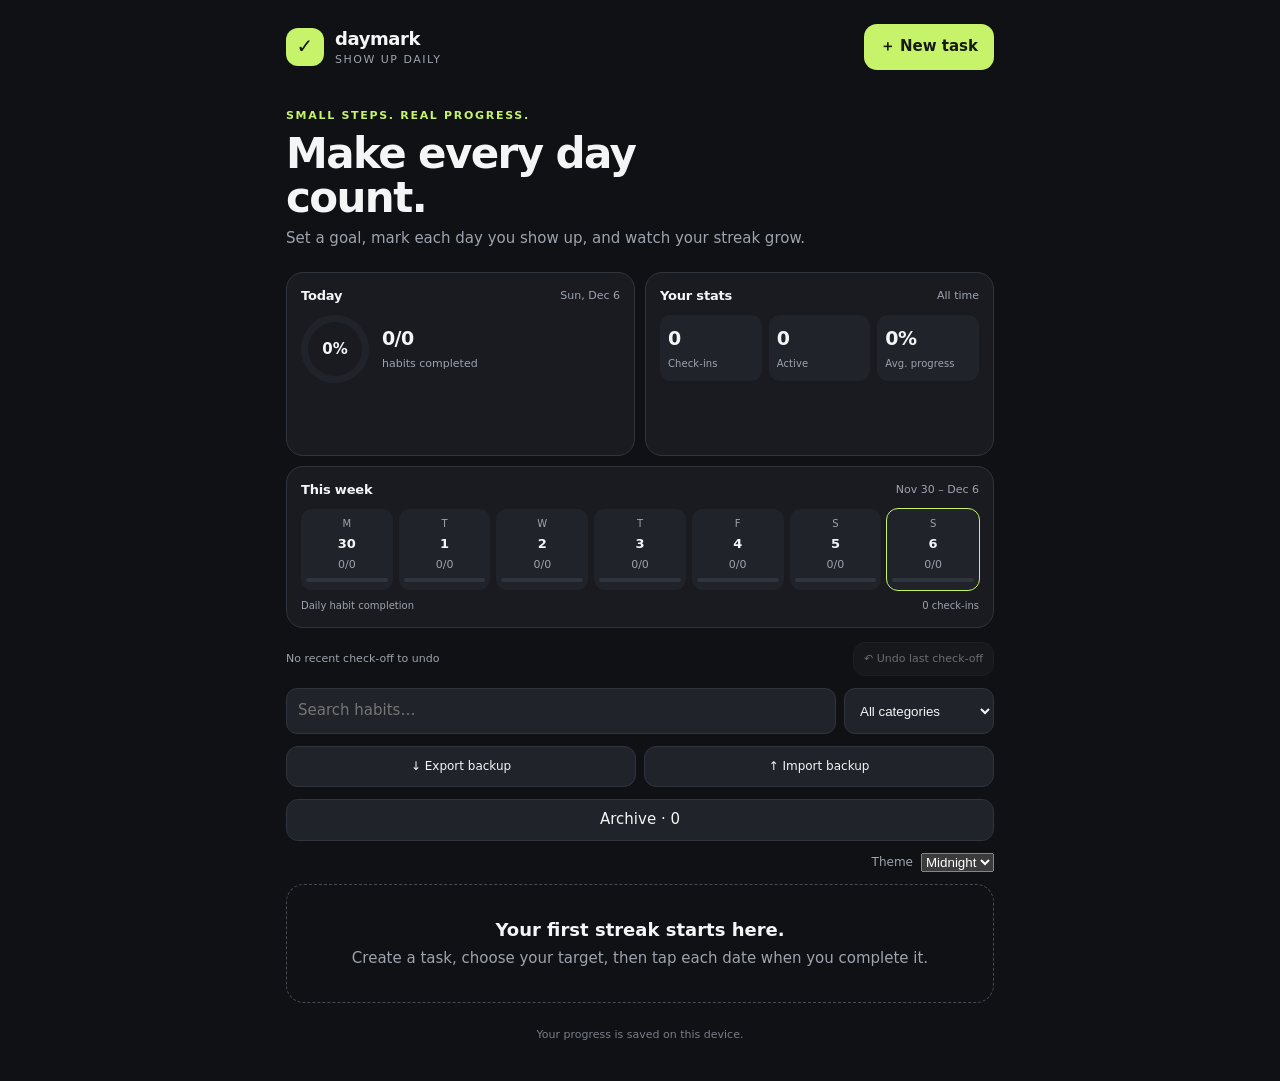
==== index.html @ e2611ccb "corrections" ====
<!doctype html>
<html lang="en">
<head>
<meta charset="utf-8">
<meta name="viewport" content="width=device-width, initial-scale=1, viewport-fit=cover">
<meta name="theme-color" content="#101114">
<meta name="description" content="A simple habit calendar with progress insights, one day at a time.">
<link rel="manifest" href="manifest.webmanifest">
<link rel="icon" href="icons/icon-192.png">
<link rel="apple-touch-icon" href="icons/icon-192.png">
<title>Daymark — Keep your streak</title>
<style>
:root{color-scheme:dark;--bg:#101114;--panel:#191b20;--panel2:#20232a;--line:#30343d;--muted:#9da3af;--text:#f4f5f7;--accent:#c6f36a;--red:#ff7e7e}
:root[data-theme="light"]{color-scheme:light;--bg:#f4f5ef;--panel:#fff;--panel2:#eff1e9;--line:#dfe2d7;--muted:#747b6c;--text:#20231b;--accent:#668b29}:root[data-theme="violet"]{--accent:#c3a5ff}:root[data-theme="ocean"]{--accent:#79d8df}
*{box-sizing:border-box}[hidden]{display:none!important}body{margin:0;background:var(--bg);color:var(--text);font:15px/1.45 system-ui,-apple-system,Segoe UI,Roboto,sans-serif}
button,input{font:inherit}button{cursor:pointer}.app{max-width:760px;margin:auto;padding:env(safe-area-inset-top) 18px calc(28px + env(safe-area-inset-bottom))}
header{display:flex;align-items:center;justify-content:space-between;padding:24px 0 18px} .brand{display:flex;gap:11px;align-items:center}.mark{width:38px;height:38px;border-radius:12px;background:var(--accent);color:#151711;display:grid;place-items:center;font-weight:900;font-size:20px}.brand strong{font-size:18px;letter-spacing:-.4px}.brand small{display:block;color:var(--muted);font-size:11px;letter-spacing:1.5px;text-transform:uppercase}
button.primary{background:var(--accent);color:#161a10;border:0;border-radius:13px;padding:12px 16px;font-weight:750}button.ghost{background:var(--panel2);color:var(--text);border:1px solid var(--line);border-radius:12px;padding:9px 12px}
.intro{padding:20px 0 22px}.eyebrow{color:var(--accent);font-size:11px;font-weight:800;letter-spacing:1.7px;text-transform:uppercase}.intro h1{font-size:clamp(28px,6vw,42px);line-height:1.05;letter-spacing:-1.6px;margin:8px 0}.intro p{color:var(--muted);margin:8px 0 0}
.tasklist{display:grid;gap:14px}.empty{border:1px dashed #454a54;border-radius:18px;padding:32px 22px;text-align:center;color:var(--muted)}.empty b{display:block;color:var(--text);font-size:18px;margin-bottom:5px}
.task{background:var(--panel);border:1px solid var(--line);border-radius:20px;padding:17px;overflow:hidden}.tasktop{display:flex;justify-content:space-between;gap:12px;align-items:flex-start}.taskname{font-size:19px;font-weight:750;letter-spacing:-.4px;overflow-wrap:anywhere}.taskmeta{font-size:12px;color:var(--muted);margin-top:4px}.taskactions{display:flex;gap:5px;flex-wrap:wrap;justify-content:flex-end}.tasktools{display:flex;gap:5px}.tasktools .iconbtn{font-size:14px}.tasktop>div:first-child{min-width:0;flex:1}.taskmeta{overflow-wrap:anywhere}.taskactions,.tasktools{flex-wrap:nowrap;flex-shrink:0}.task.pinned{border-color:var(--accent)}.pinmark{color:var(--accent);font-size:11px;margin-left:6px}.bulkbar{display:flex;justify-content:space-between;align-items:center;gap:10px;margin:0 0 12px;padding:11px 12px;border:1px solid var(--line);border-radius:13px;background:var(--panel)}.bulkbar span{font-size:12px;color:var(--muted)}.bulkbar button{white-space:nowrap;font-size:12px;padding:9px 11px}.iconbtn{width:34px;height:34px;border-radius:10px;border:1px solid var(--line);background:var(--panel2);color:var(--muted)}
.stats{display:grid;grid-template-columns:1fr 1fr 1fr;gap:8px;margin:16px 0}.stat{background:var(--panel2);border-radius:12px;padding:10px}.stat b{display:block;font-size:20px;letter-spacing:-.6px}.stat span{font-size:10px;color:var(--muted);text-transform:uppercase;letter-spacing:1px}
.progresshead{display:flex;justify-content:space-between;color:var(--muted);font-size:12px;margin-bottom:7px}.bar{height:7px;border-radius:9px;background:#343842;overflow:hidden}.bar i{display:block;height:100%;background:var(--accent);border-radius:9px}
.calhead{display:flex;justify-content:space-between;align-items:center;margin:19px 0 10px}.calhead strong{font-size:13px}.monthnav{display:flex;gap:6px}.monthnav button{width:30px;height:30px;padding:0}.week,.days{display:grid;grid-template-columns:repeat(7,1fr);gap:5px}.week span{text-align:center;color:#858b97;font-size:10px;padding:4px 0}.day{aspect-ratio:1;border-radius:10px;background:#23262d;border:1px solid transparent;color:#dce0e7;display:grid;place-items:center;position:relative;font-size:12px;padding:0}.day.blank{background:transparent}.day.out{opacity:.28}.day.done{background:var(--accent);color:#17200d;font-weight:850}.task .day.done{background:var(--task-accent,var(--accent))}.day.today{border-color:var(--accent)}.task .day.today{border-color:var(--task-accent,var(--accent))}.day:disabled{cursor:default;opacity:.4}.legend{display:flex;gap:14px;color:var(--muted);font-size:11px;margin-top:12px}.dot{display:inline-block;width:8px;height:8px;border-radius:3px;margin-right:5px;background:var(--accent)}.dot.pending{background:#343842}
.heatwrap{margin-top:17px;padding-top:13px;border-top:1px solid var(--line)}.heat{display:grid;grid-template-columns:repeat(13,1fr);grid-template-rows:repeat(29,7px);grid-auto-flow:column;gap:3px;margin-top:9px}.heatcell{background:var(--panel2);border-radius:2px}.heatcell.active{background:var(--accent)}.task .heatcell.active{background:var(--task-accent,var(--accent))}.heatlabel{font-size:11px;color:var(--muted)}.day.pop{animation:pop .35s ease}@keyframes pop{50%{transform:scale(1.18)}}
.note{font-size:11px;color:var(--muted);margin-top:12px}
dialog{border:1px solid var(--line);border-radius:20px;background:var(--panel);color:var(--text);width:min(440px,calc(100% - 28px));padding:22px;box-shadow:0 20px 80px #0009}dialog::backdrop{background:#000a}dialog h2{margin:0 0 16px;font-size:22px}.field{display:grid;gap:6px;margin:13px 0}.field label{font-size:12px;color:var(--muted)}.field input{width:100%;background:var(--panel2);border:1px solid var(--line);border-radius:11px;padding:12px;color:var(--text)}.formactions{display:flex;justify-content:flex-end;gap:8px;margin-top:20px}.danger{color:var(--red)!important}
.restart-copy{color:var(--muted);font-size:13px;line-height:1.5}.restart-highlight{background:var(--panel2);border:1px solid var(--line);border-radius:12px;padding:12px;margin:12px 0}.restart-highlight b{color:var(--accent)}

#splash{position:fixed;inset:0;z-index:9999;background:#101114;display:grid;place-items:center;opacity:1;visibility:visible;transition:opacity .35s ease,visibility .35s ease}
#splash.hide{opacity:0;visibility:hidden;pointer-events:none}
.splash-logo{width:88px;height:88px;border-radius:25px;background:#c6f36a;color:#161a10;display:grid;place-items:center;font-size:54px;font-weight:900;line-height:1;box-shadow:0 12px 45px #0005}
@media(prefers-reduced-motion:reduce){#splash{transition:none}}

.dashboard{display:grid;grid-template-columns:repeat(2,minmax(0,1fr));gap:10px;margin:0 0 14px;align-items:stretch}
.dashcard{background:var(--panel);border:1px solid var(--line);border-radius:17px;padding:14px;min-width:0;min-height:184px;display:flex;flex-direction:column;justify-content:flex-start}
.dashhead{display:flex;justify-content:space-between;align-items:center;gap:8px;margin-bottom:10px}
.dashhead strong{font-size:13px;letter-spacing:-.2px}
.dashmuted{font-size:11px;color:var(--muted)}
.todaycard{display:flex;align-items:center;gap:13px}
.ring{width:68px;height:68px;border-radius:50%;display:grid;place-items:center;flex:none;background:conic-gradient(var(--accent) var(--progress),var(--panel2) 0);position:relative}
.ring:before{content:"";position:absolute;inset:7px;border-radius:50%;background:var(--panel)}
.ring b{position:relative;font-size:15px}
.todaycopy b{display:block;font-size:19px;letter-spacing:-.6px}
.todaycopy span{font-size:11px;color:var(--muted)}
.weekly{grid-column:1/-1;min-height:0}
.weekstrip{display:grid;grid-template-columns:repeat(7,1fr);gap:6px}
.weekday{background:var(--panel2);border-radius:11px;padding:8px 3px;text-align:center;min-width:0}
.weekday .wd{font-size:10px;color:var(--muted)}
.weekday .wdnum{font-size:13px;font-weight:750;margin:3px 0}
.weekday .wdbar{height:4px;border-radius:5px;background:var(--line);overflow:hidden;margin:5px 2px 0}
.weekday .wdbar i{display:block;height:100%;background:var(--accent)}
.weekday.today{outline:1px solid var(--accent)}
.weeklyfoot{display:flex;justify-content:space-between;gap:8px;margin-top:9px;color:var(--muted);font-size:10px}
.globalstats{display:grid;grid-template-columns:repeat(3,minmax(0,1fr));gap:7px;align-items:stretch}
.globalstat{background:var(--panel2);border-radius:11px;padding:10px 8px;min-width:0;display:flex;flex-direction:column;justify-content:center;gap:5px}
.globalstat b{display:block;font-size:19px;letter-spacing:-.5px}
.globalstat span{font-size:10px;line-height:1.25;color:var(--muted);text-transform:none;letter-spacing:.1px;overflow-wrap:normal;word-break:normal}
.dashactions{display:flex;align-items:center;justify-content:space-between;gap:8px;margin:0 0 12px}
.dashactions button{font-size:11px;padding:8px 10px}
button:disabled{cursor:default;opacity:.4}
@media(max-width:390px){.dashboard{gap:7px}.dashcard{padding:11px}.todaycard{gap:8px}.ring{width:58px;height:58px}.globalstat{padding:7px}.globalstat b{font-size:17px}}


.toolsbar{display:grid;grid-template-columns:1fr 150px;gap:8px;margin:0 0 12px}
.toolsbar input,.toolsbar select,.field select,.field textarea{width:100%;background:var(--panel2);border:1px solid var(--line);border-radius:11px;padding:11px;color:var(--text)}
.v9actions{display:flex;gap:6px;flex-wrap:wrap;margin-top:12px}
.v9actions button{font-size:11px;padding:8px 10px}
.task.paused{opacity:.72;border-style:dashed}.task .day.done{background:var(--task-accent,var(--accent))}
.task.archived{opacity:.82}
.taskbadge{display:inline-flex;padding:3px 7px;border-radius:7px;background:var(--panel2);color:var(--muted);font-size:10px;margin:5px 4px 0 0}
.achievement{display:inline-flex;padding:4px 7px;border-radius:7px;background:color-mix(in srgb,var(--task-accent,var(--accent)) 17%,var(--panel2));color:var(--text);font-size:10px;margin:5px 4px 0 0}
.note-preview{margin-top:8px;padding:9px 10px;border-left:2px solid var(--task-accent,var(--accent));background:var(--panel2);border-radius:0 9px 9px 0;color:var(--muted);font-size:11px}
.archivehead{display:flex;justify-content:space-between;align-items:center;margin:18px 0 10px}
.archivehead strong{font-size:13px}
.focus-exit{display:none;position:fixed;right:16px;bottom:calc(18px + env(safe-area-inset-bottom));z-index:1000;box-shadow:0 8px 30px #0007}
body.focus-mode .task:not(.focused),body.focus-mode .dashboard,body.focus-mode .intro,body.focus-mode .toolsbar,body.focus-mode .bulkbar,body.focus-mode .dashactions,body.focus-mode #archiveToggle,body.focus-mode #archiveHead,body.focus-mode #archiveList,body.focus-mode footer{display:none!important}
body.focus-mode .app>header,body.focus-mode #theme{display:none!important}
body.focus-mode .task.focused{max-width:100%}
body.focus-mode .focus-exit{display:block}
@media(max-width:420px){.toolsbar{grid-template-columns:1fr 120px}.v9actions button{padding:7px 8px}}


.backupbar{display:grid;grid-template-columns:repeat(2,minmax(0,1fr));gap:8px;margin:0 0 12px}
.backupbar button{width:100%;white-space:nowrap;padding:11px 8px;font-size:12px}
.dashboard>.dashcard:not(.weekly){min-height:184px}
@media(max-width:390px){.dashboard{grid-template-columns:1fr}.dashboard>.dashcard:not(.weekly){min-height:0}.globalstat{padding:10px}.globalstat span{font-size:11px}.backupbar button{font-size:11px}}

footer{text-align:center;color:#777e8a;font-size:11px;padding:24px 0 10px}
@media(min-width:620px){.app{padding-left:26px;padding-right:26px}.task{padding:21px}.day{border-radius:12px;font-size:13px}}

.streak-presets{display:grid;grid-template-columns:repeat(3,minmax(0,1fr));gap:8px}
.streak-preset{min-height:42px;border:1px solid var(--line);border-radius:11px;background:var(--panel2);color:var(--text);font-weight:650;padding:8px 5px}
.streak-preset.selected{border-color:var(--accent);background:var(--accent);color:#151515}
@media(max-width:520px){.tasktop{display:flex;flex-direction:column;align-items:stretch;gap:9px}.taskactions{width:100%;justify-content:flex-start;gap:5px}.tasktools{gap:5px}.taskactions .iconbtn{flex:0 0 34px}.taskmeta{max-width:100%}}
</style>
</head>
<body>
<div id="splash" aria-label="Daymark"><div class="splash-logo">✓</div></div>
<div class="app">
<header><div class="brand"><div class="mark">✓</div><div><strong>daymark</strong><small>show up daily</small></div></div><button class="primary" id="addBtn">＋ New task</button></header>
<section class="intro"><div class="eyebrow">Small steps. Real progress.</div><h1>Make every day<br>count.</h1><p>Set a goal, mark each day you show up, and watch your streak grow.</p></section>
<section class="dashboard" id="dashboard">
  <div class="dashcard">
    <div class="dashhead"><strong>Today</strong><span class="dashmuted" id="todayLabel"></span></div>
    <div class="todaycard"><div class="ring" id="todayRing" style="--progress:0deg"><b id="todayPct">0%</b></div><div class="todaycopy"><b id="todayCount">0/0</b><span>habits completed</span></div></div>
  </div>
  <div class="dashcard">
    <div class="dashhead"><strong>Your stats</strong><span class="dashmuted">All time</span></div>
    <div class="globalstats"><div class="globalstat"><b id="statChecks">0</b><span>Check-ins</span></div><div class="globalstat"><b id="statActive">0</b><span>Active</span></div><div class="globalstat"><b id="statRate">0%</b><span>Avg. progress</span></div></div>
  </div>
  <div class="dashcard weekly">
    <div class="dashhead"><strong>This week</strong><span class="dashmuted" id="weekRange"></span></div>
    <div class="weekstrip" id="weekStrip"></div>
    <div class="weeklyfoot"><span>Daily habit completion</span><span id="weekTotal">0 check-ins</span></div>
  </div>
</section>
<div class="dashactions"><span class="dashmuted" id="undoHint">Your latest check-off can be undone</span><button class="ghost" id="undoBtn" disabled>↶ Undo last check-off</button></div>
<div class="toolsbar"><input id="habitSearch" type="search" placeholder="Search habits…" aria-label="Search habits"><select id="categoryFilter" aria-label="Filter by category"><option value="all">All categories</option><option>Health</option><option>Fitness</option><option>Learning</option><option>Productivity</option><option>Personal</option><option>Other</option></select></div>
<div class="backupbar"><button class="ghost" id="exportBtn">↓ Export backup</button><button class="ghost" id="importBtn">↑ Import backup</button><input type="file" id="importFile" accept="application/json,.json" hidden></div>
<button class="ghost" id="archiveToggle" style="width:100%;margin-bottom:12px">Archive · <span id="archiveCount">0</span></button>
<div id="archiveHead" class="archivehead" hidden><strong>Archived habits</strong><span class="dashmuted">History kept safely</span></div><main id="archiveList" class="tasklist" hidden></main>
<button class="primary focus-exit" id="exitFocus">Exit focus mode</button>
<div style="display:flex;justify-content:flex-end;align-items:center;gap:8px;margin-bottom:12px;color:var(--muted);font-size:12px">Theme <select id="theme"><option value="dark">Midnight</option><option value="light">Light</option><option value="violet">Violet</option><option value="ocean">Ocean</option></select></div><div class="bulkbar" id="bulkBar"><span id="bulkInfo">Mark today across your active tasks</span><button class="primary" id="bulkComplete">✓ Mark all today</button></div><main id="taskList" class="tasklist"></main>
<footer>Your progress is saved on this device.</footer>
</div>
<dialog id="taskDialog">
<form id="taskForm">
<h2 id="dialogTitle">Create a task</h2>
<div class="field"><label for="taskName">What do you want to do?</label><input id="taskName" maxlength="70" placeholder="e.g. Read 20 pages" required></div>
<div class="field"><label for="taskCategory">Category</label><select id="taskCategory"><option>Health</option><option>Fitness</option><option>Learning</option><option>Productivity</option><option>Personal</option><option>Other</option></select></div>
<div class="field"><label for="taskColor">Habit colour</label><select id="taskColor"><option value="">Use theme colour</option><option value="#c6f36a">Lime</option><option value="#79d8df">Ocean</option><option value="#c3a5ff">Violet</option><option value="#ffadad">Coral</option><option value="#ffc66d">Amber</option><option value="#91d6a8">Mint</option></select></div><div class="formactions"><button type="button" class="ghost" id="cancelBtn">Cancel</button><button class="primary" type="submit">Save task</button></div>
</form>
</dialog>
<dialog id="streakDialog"><form id="streakForm"><h2>Start a new streak</h2><p class="restart-copy" id="streakPromptDate">Selected date</p><div class="field"><label>Choose a streak length</label><div class="streak-presets" role="group" aria-label="Streak length presets"><button type="button" class="streak-preset" data-days="7">7 days</button><button type="button" class="streak-preset" data-days="21">21 days</button><button type="button" class="streak-preset selected" data-days="30">30 days</button><button type="button" class="streak-preset" data-days="60">60 days</button><button type="button" class="streak-preset" data-days="90">90 days</button><button type="button" class="streak-preset" data-days="365">365 days</button></div></div><div class="field"><label for="streakCustomLength">Custom number of days</label><input id="streakCustomLength" type="number" min="1" max="3660" placeholder="Enter a custom duration"></div><input id="streakLength" type="hidden" value="30"><div class="formactions"><button type="button" class="ghost" id="streakCancel">Cancel</button><button class="primary" type="submit">Start streak</button></div></form></dialog>
<dialog id="noteDialog"><form id="noteForm"><h2>Daily note</h2><div class="field"><label for="noteDate">Date</label><input id="noteDate" type="date" required></div><div class="field"><label for="noteText">What would you like to remember?</label><textarea id="noteText" rows="4" maxlength="500" placeholder="A quick reflection, detail or win…"></textarea></div><div class="formactions"><button type="button" class="ghost" id="noteCancel">Cancel</button><button class="primary" type="submit">Save note</button></div></form></dialog>
<dialog id="restartDialog">
  <form id="restartForm">
    <h2 id="restartTitle">Ready for a fresh streak?</h2>
    <p class="restart-copy" id="restartMessage">Every streak is a fresh chance to show up. Set a new target and begin again.</p>
    <div class="restart-highlight"><div id="restartTaskName" style="font-weight:750"></div><div id="restartReason" class="restart-copy"></div></div>
    <input type="hidden" id="restartTaskId">
    <div class="field"><label for="restartWeeks">New streak length (weeks)</label><input id="restartWeeks" type="number" min="1" max="52" value="4" required></div>
    <div class="field"><label for="restartStart">Start date</label><input id="restartStart" type="date" required></div>
    <div class="formactions"><button type="button" class="ghost" id="restartLater">Not now</button><button class="primary" type="submit">Start new streak</button></div>
  </form>
</dialog>
<script>
const $=s=>document.querySelector(s), todayISO=()=>{const d=new Date();d.setMinutes(d.getMinutes()-d.getTimezoneOffset());return d.toISOString().slice(0,10)};
let tasks=JSON.parse(localStorage.getItem('daymark-tasks-v2')||localStorage.getItem('daymark-tasks')||'[]'), editing=null, monthOffsets={}, popDate=null;
let undoAction=JSON.parse(localStorage.getItem('daymark-undo-v8')||'null');
let archiveOpen=false, noteTaskId=null, focusTaskId=null;
tasks.forEach(t=>{if(!t.category)t.category='Personal';if(!Array.isArray(t.done))t.done=[];if(!t.notes||typeof t.notes!=='object')t.notes={};if(!Array.isArray(t.history))t.history=[];}); const savedTheme=localStorage.getItem('daymark-theme')||'dark';document.documentElement.dataset.theme=savedTheme;
function save(){localStorage.setItem('daymark-tasks-v2',JSON.stringify(tasks));render()}
function dateObj(s){const [y,m,d]=s.split('-').map(Number);return new Date(y,m-1,d)}
function iso(d){return `${d.getFullYear()}-${String(d.getMonth()+1).padStart(2,'0')}-${String(d.getDate()).padStart(2,'0')}`}
function addDays(s,n){const d=dateObj(s);d.setDate(d.getDate()+n);return iso(d)}
function esc(s){return s.replace(/[&<>"']/g,c=>({'&':'&amp;','<':'&lt;','>':'&gt;','"':'&quot;',"'":'&#39;'}[c]))}
function streak(t){if(!t.start||!Number(t.days))return 0;let n=0,cursor=todayISO();while(cursor>=t.start&&cursor<=addDays(t.start,t.days-1)&&(t.done||[]).includes(cursor)){n++;cursor=addDays(cursor,-1)}return n}
function longest(t){let best=0;const groups=[...(t.history||[]),{start:t.start,days:t.days,done:t.done||[]}];for(const g of groups){if(!g.start||!Number(g.days))continue;let run=0,prev='';for(const d of [...new Set(g.done||[])].filter(x=>x>=g.start&&x<=addDays(g.start,g.days-1)).sort()){run=prev&&addDays(prev,1)===d?run+1:1;best=Math.max(best,run);prev=d}}return best}
function heatmap(t){const y=new Date().getFullYear(),all=[...(t.history||[]).flatMap(h=>h.done||[]),...(t.done||[])];let cells='';for(let i=0;i<365+(new Date(y,1,29).getMonth()===1?1:0);i++){const d=iso(new Date(y,0,i+1));cells+=`<div class="heatcell ${all.includes(d)?'active':''}" title="${d}"></div>`}return `<div class="heatwrap"><div class="heatlabel"><b>${y} consistency heatmap</b> · ${all.filter(d=>d.startsWith(String(y))).length} completed days</div><div class="heat">${cells}</div></div>`}
let activeRestartPrompt=null;
function streakStatus(t){
 const end=addDays(t.start,t.days-1), today=todayISO(), completed=t.done.filter(d=>d>=t.start&&d<=end).length;
 if(completed>=t.days || today>end)return {kind:"ended",token:"ended-"+end,reason:completed>=t.days?"You reached your goal. Celebrate the win, then set your next target.":"Your challenge period has finished. Choose a fresh target and begin again."};
 const yesterday=addDays(today,-1), priorDone=t.done.filter(d=>d>=t.start&&d<=yesterday).sort(), lastDone=priorDone[priorDone.length-1];
 if(today>t.start && today<=end && lastDone && !t.done.includes(yesterday))
   return {kind:"broken",token:"broken-"+lastDone,reason:"Yesterday was missed, so your consecutive streak has ended. You can begin again today."};
 return null;
}
function maybePromptRestart(){
 return; if(activeRestartPrompt || !$('#restartDialog') || $('#restartDialog').open)return;
 for(const t of tasks){
  if(t.archived||t.paused)continue;
  const status=streakStatus(t); if(!status)continue;
  if(t.restartPromptDismissed===status.token || t.restartPrompted===status.token)continue;
  activeRestartPrompt={taskId:t.id,token:status.token};
  $('#restartTaskId').value=t.id;
  $('#restartTaskName').textContent=t.name;
  $('#restartReason').textContent=status.reason;
  $('#restartTitle').textContent=status.kind==='ended'?'You did it! Start a new streak?':'Your streak has ended. Ready to restart?';
  $('#restartMessage').textContent=status.kind==='ended'?'You completed your target. Keep the momentum going with a fresh challenge.':'One missed day doesn’t erase your progress. Choose a new goal and start fresh.';
  $('#restartWeeks').value=Math.max(1,Math.round(t.days/7));
  $('#restartStart').value=todayISO();
  $('#restartDialog').showModal();
  break;
 }
}
$('#restartLater').onclick=()=>{if(activeRestartPrompt){const t=tasks.find(x=>x.id===activeRestartPrompt.taskId);if(t){t.restartPromptDismissed=activeRestartPrompt.token;localStorage.setItem('daymark-tasks-v2',JSON.stringify(tasks));}}activeRestartPrompt=null;$('#restartDialog').close()};
$('#restartForm').onsubmit=e=>{e.preventDefault();const old=tasks.find(x=>x.id===$('#restartTaskId').value),weeks=Number($('#restartWeeks').value),start=$('#restartStart').value;if(!old||!start||weeks<1||weeks>52)return;
 const status=streakStatus(old);if(status)old.restartPrompted=status.token;
 tasks.unshift({id:crypto.randomUUID(),name:old.name,days:weeks*7,start,done:[]});
 activeRestartPrompt=null;$('#restartDialog').close();save();
};
function orderedTasks(){return tasks.filter(t=>!t.archived).sort((a,b)=>(Number(!!b.pinned)-Number(!!a.pinned))||((a.order??tasks.indexOf(a))-(b.order??tasks.indexOf(b))))}

function persistUndo(){localStorage.setItem('daymark-undo-v8',JSON.stringify(undoAction))}
function setUndo(changes,label){
 if(!changes.length)return;
 undoAction={changes,label,at:Date.now()};
 persistUndo();
}
function undoLast(){
 if(!undoAction)return;
 let restored=0;
 for(const change of undoAction.changes){
  const t=tasks.find(x=>x.id===change.taskId);if(!t)continue;
  t.done=t.done||[];
  const exists=t.done.includes(change.date);
  if(change.wasDone&&!exists){t.done.push(change.date);restored++}
  else if(!change.wasDone&&exists){t.done=t.done.filter(d=>d!==change.date);restored++}
 }
 undoAction=null;persistUndo();render();
 if(restored)toast(`Undid ${restored} check-off${restored===1?'':'s'}.`);
}
function renderDashboard(){
 const today=todayISO();
 const eligible=tasks.filter(t=>!t.archived&&!t.paused&&t.start&&Number(t.days)>0&&today>=t.start&&today<=addDays(t.start,t.days-1));
 const completed=eligible.filter(t=>(t.done||[]).includes(today)).length;
 const pct=eligible.length?Math.round(completed/eligible.length*100):0;
 $('#todayLabel').textContent=new Date().toLocaleDateString(undefined,{weekday:'short',day:'numeric',month:'short'});
 $('#todayRing').style.setProperty('--progress',(pct*3.6)+'deg');
 $('#todayPct').textContent=pct+'%';
 $('#todayCount').textContent=completed+'/'+eligible.length;
 const visibleTasks=tasks.filter(t=>!t.archived); const checks=visibleTasks.reduce((n,t)=>n+(t.done||[]).length+(t.history||[]).reduce((m,h)=>m+(h.done||[]).length,0),0);
 const active=eligible.length;
 const avg=visibleTasks.length?Math.round(visibleTasks.reduce((n,t)=>n+Math.min(100,Math.round((t.done||[]).filter(d=>t.start&&d>=t.start&&d<=addDays(t.start,t.days-1)).length/(Number(t.days)||1)*100)),0)/visibleTasks.length):0;
 $('#statChecks').textContent=checks;
 $('#statActive').textContent=active;
 $('#statRate').textContent=avg+'%';
 const now=dateObj(today), monday=new Date(now);monday.setDate(now.getDate()-(now.getDay()+6)%7);
 const sunday=new Date(monday);sunday.setDate(monday.getDate()+6);
 $('#weekRange').textContent=monday.toLocaleDateString(undefined,{month:'short',day:'numeric'})+' – '+sunday.toLocaleDateString(undefined,{month:'short',day:'numeric'});
 let total=0,strip='';
 const labels=['M','T','W','T','F','S','S'];
 for(let i=0;i<7;i++){
  const d=new Date(monday);d.setDate(monday.getDate()+i);const key=iso(d);
  const due=tasks.filter(t=>!t.archived&&!t.paused&&t.start&&Number(t.days)>0&&key>=t.start&&key<=addDays(t.start,t.days-1));
  const done=due.filter(t=>(t.done||[]).includes(key)).length;
  total+=done;const ratio=due.length?Math.round(done/due.length*100):0;
  strip+=`<div class="weekday ${key===today?'today':''}" title="${key}: ${done}/${due.length} habits"><div class="wd">${labels[i]}</div><div class="wdnum">${d.getDate()}</div><div class="dashmuted">${done}/${due.length}</div><div class="wdbar"><i style="width:${ratio}%"></i></div></div>`;
 }
 $('#weekStrip').innerHTML=strip;
 $('#weekTotal').textContent=total+' check-in'+(total===1?'':'s');
 const validUndo=undoAction&&undoAction.changes.some(c=>tasks.some(t=>t.id===c.taskId));
 if(!validUndo)undoAction=null;
 $('#undoBtn').disabled=!validUndo;
 $('#undoHint').textContent=validUndo?'Latest action: '+undoAction.label:'No recent check-off to undo';
}
function toast(message){
 let el=$('#toast');if(!el){el=document.createElement('div');el.id='toast';el.style.cssText='position:fixed;left:50%;bottom:calc(22px + env(safe-area-inset-bottom));transform:translateX(-50%);background:var(--text);color:var(--bg);padding:10px 15px;border-radius:12px;font-size:12px;font-weight:700;z-index:10000;box-shadow:0 8px 30px #0005;max-width:calc(100% - 36px);text-align:center';document.body.appendChild(el)}el.textContent=message;el.style.display='block';clearTimeout(window.__daymarkToast);window.__daymarkToast=setTimeout(()=>el.style.display='none',2200);
}


function taskCardMarkup(t,index,ordered,isArchived=false){
 t.done=t.done||[];t.notes=t.notes||{};
 const today=todayISO(),hasPlan=!!t.start&&Number(t.days)>0,end=hasPlan?addDays(t.start,t.days-1):today,hasStarted=hasPlan&&(t.done||[]).some(d=>d>=t.start&&d<=end),count=hasStarted?t.done.filter(d=>d>=t.start&&d<=end).length:0,pct=hasStarted?Math.round(count/t.days*100):0,st=hasStarted?streak(t):0,best=longest(t),left=hasStarted?Math.max(0,t.days-count):0;
 const off=monthOffsets[t.id]||0,base=hasStarted?dateObj(t.start):dateObj(today),view=new Date(base.getFullYear(),base.getMonth()+off,1),y=view.getFullYear(),m=view.getMonth(),first=new Date(y,m,1).getDay(),total=new Date(y,m+1,0).getDate();
 const paused=!!t.paused,archived=!!t.archived,pinned=!!t.pinned,accent=t.color||'var(--accent)';
 let cells='';for(let i=0;i<first;i++)cells+='<div class="day blank"></div>';
 for(let n=1;n<=total;n++){const d=iso(new Date(y,m,n)),done=(t.done||[]).includes(d),future=d>today;cells+=`<button class="day ${done?'done':''} ${d===today?'today':''} ${popDate===t.id+':'+d?'pop':''}" data-task="${t.id}" data-date="${d}" ${future||paused||archived?'disabled':''} aria-label="${d}${done?', completed':''}">${done?'✓':n}</button>`}
 const previous=ordered[index-1],next=ordered[index+1],noteText=t.notes[today]||'';
 const historicChecks=(t.history||[]).reduce((n,h)=>n+(h.done||[]).length,0);const earned=[];if(count>=7)earned.push('7 check-ins');if(count>=30)earned.push('30 check-ins');if(best>=7)earned.push('7-day streak');if(best>=30)earned.push('30-day streak');if(pct===100)earned.push('Goal achieved');
 return `<article class="task ${pinned?'pinned':''} ${paused?'paused':''} ${archived?'archived':''}" data-card="${t.id}" style="--task-accent:${accent}">
 <div class="tasktop"><div><div class="taskname">${esc(t.name)}${pinned?'<span class="pinmark">📌 PINNED</span>':''}${paused?'<span class="taskbadge">PAUSED</span>':''}${archived?'<span class="taskbadge">ARCHIVED</span>':''}</div><div class="taskmeta">${hasStarted?t.days+' day goal · '+t.start+' → '+end:'No streak started yet'}</div><span class="taskbadge">${esc(t.category||'Other')}</span>${earned.map(x=>`<span class="achievement">🏅 ${x}</span>`).join('')}${(t.history||[]).length?`<span class="taskbadge">${t.history.length} previous streak${t.history.length===1?'':'s'} saved</span>`:''}</div>
 <div class="taskactions"><div class="tasktools">${!isArchived?`<button class="iconbtn" data-move="${t.id}" data-direction="up" title="Move up" ${!previous||!!previous.pinned!==pinned?'disabled':''}>↑</button><button class="iconbtn" data-move="${t.id}" data-direction="down" title="Move down" ${!next||!!next.pinned!==pinned?'disabled':''}>↓</button><button class="iconbtn" data-pin="${t.id}" title="${pinned?'Unpin':'Pin'}">${pinned?'📌':'♧'}</button>`:''}</div><button class="iconbtn" data-edit="${t.id}" aria-label="Edit task">✎</button><button class="iconbtn" data-delete="${t.id}" aria-label="Delete task">×</button></div></div>
 <div class="stats"><div class="stat"><b>${count+historicChecks}</b><span>All-time check-ins</span></div><div class="stat"><b>${st} 🔥</b><span>Current streak</span></div><div class="stat"><b>${best}</b><span>Longest streak</span></div></div>
 <div class="stats" style="margin-top:-8px"><div class="stat" style="grid-column:span 2"><b>${!hasStarted?'Not started':left===0?"Goal achieved 🎉":left+" days"}</b><span>${!hasStarted?'Choose a calendar date':left===0?"Challenge completed":"Days remaining"}</span></div><div class="stat"><b>${pct}%</b><span>Complete</span></div></div>
 <div class="progresshead"><span>Goal progress</span><b>${pct}%</b></div><div class="bar"><i style="width:${pct}%;background:${accent}"></i></div>
 <div class="calhead"><strong>${view.toLocaleString(undefined,{month:'long',year:'numeric'})}</strong><div class="monthnav"><button class="ghost" data-month="${t.id}" data-step="-1">‹</button><button class="ghost" data-month="${t.id}" data-step="1">›</button></div></div>
 <div class="week"><span>S</span><span>M</span><span>T</span><span>W</span><span>T</span><span>F</span><span>S</span></div><div class="days">${cells}</div>
 <div class="legend"><span><i class="dot" style="background:${accent}"></i>Completed</span><span><i class="dot pending"></i>Not completed</span></div>${heatmap(t)}
 <div class="v9actions">${!isArchived?`<button class="ghost" data-pause="${t.id}">${paused?'▶ Resume':'Ⅱ Pause'}</button><button class="ghost" data-archive="${t.id}">Archive</button>`:`<button class="ghost" data-restore="${t.id}">Restore habit</button>`}<button class="ghost" data-focus="${t.id}">◎ Focus</button><button class="ghost" data-note="${t.id}">✎ Daily note</button></div>
 ${noteText?`<div class="note-preview">Today: ${esc(noteText)}</div>`:''}<div class="note">${paused?'Paused — resume this habit when ready.':isArchived?'Archived history is preserved.':'Tap an unmarked date to start a new streak. Choose its duration in the popup. Future dates are locked.'}</div></article>`;
}
function render(){
 renderDashboard();
 const host=$('#taskList'),today=todayISO();
 const active=tasks.filter(t=>!t.archived),eligible=active.filter(t=>!t.paused&&today>=t.start&&today<=addDays(t.start,t.days-1)),pending=eligible.filter(t=>!(t.done||[]).includes(today));
 $('#bulkBar').style.display=active.length?'flex':'none';
 $('#bulkInfo').textContent=pending.length?`${pending.length} task${pending.length===1?'':'s'} still need today's check-off`:'All active tasks are marked for today';
 $('#bulkComplete').disabled=!pending.length;$('#bulkComplete').style.opacity=pending.length?1:.55;
 const ordered=orderedTasks(),search=($('#habitSearch')?.value||'').trim().toLowerCase(),category=$('#categoryFilter')?.value||'all';
 const filtered=ordered.filter(t=>(!search||t.name.toLowerCase().includes(search))&&(category==='all'||(t.category||'Other')===category));
 host.innerHTML=filtered.length?filtered.map((t,i)=>taskCardMarkup(t,i,filtered,false)).join(''):`<div class="empty"><b>${active.length?'No matching habits.':'Your first streak starts here.'}</b>${active.length?'Try another search or category.':'Create a task, choose your target, then tap each date when you complete it.'}</div>`;
 const archived=tasks.filter(t=>t.archived);
 $('#archiveCount').textContent=archived.length;$('#archiveHead').hidden=!archiveOpen;$('#archiveList').hidden=!archiveOpen;
 if(archiveOpen)$('#archiveList').innerHTML=archived.length?archived.map((t,i)=>taskCardMarkup(t,i,archived,true)).join(''):'<div class="empty">No archived habits yet.</div>';
 if(focusTaskId){document.body.classList.add('focus-mode');document.querySelectorAll('.task').forEach(el=>el.classList.toggle('focused',el.dataset.card===focusTaskId));}
 else document.body.classList.remove('focus-mode');

}
function openDialog(t){editing=t?.id||null;$('#dialogTitle').textContent=t?'Edit habit':'Create a habit';$('#taskName').value=t?.name||'';$('#taskCategory').value=t?.category||'Personal';$('#taskColor').value=t?.color||'';$('#taskDialog').showModal()}
$('#addBtn').onclick=()=>openDialog();$('#cancelBtn').onclick=()=>$('#taskDialog').close();

let pendingStreak={taskId:null,date:null};
function openStreakDialog(taskId,date){
 pendingStreak={taskId,date};
 const d=dateObj(date);
 $('#streakPromptDate').textContent='Starting date: '+d.toLocaleDateString(undefined,{weekday:'long',day:'numeric',month:'long',year:'numeric'});
 const t=tasks.find(x=>x.id===taskId);
 const initial=t?.days>0?Number(t.days):30;
 $('#streakCustomLength').value='';
 setStreakLength([7,21,30,60,90,365].includes(initial)?initial:null);
 if(![7,21,30,60,90,365].includes(initial)){ $('#streakCustomLength').value=initial; }
 $('#streakDialog').showModal();
}
function setStreakLength(days){
 $('#streakLength').value=days||'';
 document.querySelectorAll('.streak-preset').forEach(b=>b.classList.toggle('selected',Number(b.dataset.days)===Number(days)));
}
document.querySelectorAll('.streak-preset').forEach(b=>b.onclick=()=>{
 $('#streakCustomLength').value='';
 setStreakLength(Number(b.dataset.days));
});
$('#streakCustomLength').oninput=()=>{
 const n=Number($('#streakCustomLength').value);
 setStreakLength(n>=1&&n<=3660?n:null);
};
$('#streakCancel').onclick=()=>{$('#streakDialog').close();pendingStreak={taskId:null,date:null}};
$('#streakForm').onsubmit=e=>{
 e.preventDefault();
 const t=tasks.find(x=>x.id===pendingStreak.taskId),date=pendingStreak.date,days=Number($('#streakLength').value);
 if(!t||!date||date>todayISO()||days<1||days>3660)return;
 t.history=t.history||[];
 if(t.start&&Number(t.days)>0&&(t.done||[]).length){
   t.history.push({start:t.start,days:Number(t.days),done:[...new Set(t.done)],endedAt:date});
 }
 t.start=date;t.days=days;t.done=[date];t.paused=false;delete t.pausedAt;
 $('#streakDialog').close();pendingStreak={taskId:null,date:null};save();
 toast('New streak started!');
};
$('#taskForm').onsubmit=async e=>{e.preventDefault();const name=$('#taskName').value.trim(),category=$('#taskCategory').value,color=$('#taskColor').value;if(!name)return;if(editing){const t=tasks.find(x=>x.id===editing);t.name=name;t.category=category;t.color=color}
 else tasks.unshift({id:crypto.randomUUID(),name,category,color,days:0,start:'',done:[],history:[],notes:{}});$('#taskDialog').close();save()};
$('#bulkComplete').onclick=()=>{const d=todayISO(),changes=[];tasks.forEach(t=>{if(!t.archived&&!t.paused&&d>=t.start&&d<=addDays(t.start,t.days-1)&&!t.done.includes(d)){changes.push({taskId:t.id,date:d,wasDone:false});t.done.push(d)}});if(changes.length){setUndo(changes,'Mark all today');save();toast(`Marked today complete for ${changes.length} task${changes.length===1?'':'s'}! ✨`)}};
$('#taskList').addEventListener('click',e=>{
 const b=e.target.closest('button');if(!b)return;
 if(b.dataset.pin){const t=tasks.find(x=>x.id===b.dataset.pin);t.pinned=!t.pinned;save();return}
 if(b.dataset.move){const list=orderedTasks(),i=list.findIndex(x=>x.id===b.dataset.move),j=i+(b.dataset.direction==='up'?-1:1);if(j>=0&&j<list.length){[list[i],list[j]]=[list[j],list[i]];list.forEach((t,n)=>t.order=n);tasks=list;save()}return}
 if(b.dataset.date){
  const t=tasks.find(x=>x.id===b.dataset.task),d=b.dataset.date;
  if((t.done||[]).includes(d)){
   setUndo([{taskId:t.id,date:d,wasDone:true}],'Unmark day');t.done=t.done.filter(x=>x!==d);save();
  }else{
   const hasActivePlan=!!t.start&&Number(t.days)>0&&d>=t.start&&d<=addDays(t.start,t.days-1);
   const previousDate=addDays(d,-1);
   const continuesStreak=hasActivePlan&&(t.done||[]).includes(previousDate);
   if(continuesStreak){
    setUndo([{taskId:t.id,date:d,wasDone:false}],'Mark day');
    t.done=t.done||[];t.done.push(d);save();toast('Day checked off!');
   }else{
    openStreakDialog(t.id,d);
   }
  }
 }
 if(b.dataset.month){monthOffsets[b.dataset.month]=(monthOffsets[b.dataset.month]||0)+Number(b.dataset.step);render()}
 if(b.dataset.edit)openDialog(tasks.find(x=>x.id===b.dataset.edit));
 if(b.dataset.delete){const t=tasks.find(x=>x.id===b.dataset.delete);if(confirm(`Delete “${t.name}” and its progress?`)){tasks=tasks.filter(x=>x.id!==t.id);save()}}
});
$('#archiveList').addEventListener('click',e=>{const b=e.target.closest('button');if(!b)return;if(b.dataset.restore){const t=tasks.find(x=>x.id===b.dataset.restore);t.archived=false;save()}if(b.dataset.delete){const t=tasks.find(x=>x.id===b.dataset.delete);if(confirm(`Delete “${t.name}” and its progress?`)){tasks=tasks.filter(x=>x.id!==t.id);save()}}if(b.dataset.note){const t=tasks.find(x=>x.id===b.dataset.note);noteTaskId=t.id;$('#noteDate').value=todayISO();$('#noteText').value=(t.notes||{})[todayISO()]||'';$('#noteDialog').showModal()}if(b.dataset.focus){focusTaskId=b.dataset.focus;render()}if(b.dataset.month){monthOffsets[b.dataset.month]=(monthOffsets[b.dataset.month]||0)+Number(b.dataset.step);render()}if(b.dataset.edit)openDialog(tasks.find(x=>x.id===b.dataset.edit))});
$('#undoBtn').onclick=undoLast;

$('#habitSearch').addEventListener('input',render);
$('#categoryFilter').addEventListener('change',render);
$('#archiveToggle').onclick=()=>{archiveOpen=!archiveOpen;render()};
$('#exportBtn').onclick=()=>{const payload={app:'Daymark',version:9,exportedAt:new Date().toISOString(),tasks};const blob=new Blob([JSON.stringify(payload,null,2)],{type:'application/json'});const url=URL.createObjectURL(blob);const a=document.createElement('a');a.href=url;a.download='daymark-backup-'+todayISO()+'.json';a.click();setTimeout(()=>URL.revokeObjectURL(url),1000);toast('Backup exported.')};
$('#importBtn').onclick=()=>$('#importFile').click();
$('#importFile').onchange=async e=>{const file=e.target.files[0];if(!file)return;try{const data=JSON.parse(await file.text()),incoming=Array.isArray(data)?data:data.tasks;if(!Array.isArray(incoming)||!incoming.every(t=>t&&typeof t.name==='string'&&typeof t.start==='string'&&Number.isFinite(Number(t.days))))throw new Error('Invalid backup');if(!confirm('Import this backup and replace the habits currently on this device? Export a backup first if you want to keep the current data.'))return;tasks=incoming.map(t=>({...t,done:Array.isArray(t.done)?t.done:[],notes:t.notes&&typeof t.notes==='object'?t.notes:{}}));localStorage.setItem('daymark-tasks-v2',JSON.stringify(tasks));undoAction=null;persistUndo();save();toast('Backup restored.')}catch(err){alert('Could not import this backup. Please choose a valid Daymark JSON backup.')}finally{e.target.value=''}};
$('#noteCancel').onclick=()=>$('#noteDialog').close();
$('#noteForm').onsubmit=e=>{e.preventDefault();const t=tasks.find(x=>x.id===noteTaskId);if(!t)return;t.notes=t.notes||{};const d=$('#noteDate').value,txt=$('#noteText').value.trim();if(txt)t.notes[d]=txt;else delete t.notes[d];$('#noteDialog').close();save();toast('Daily note saved.')};
$('#exitFocus').onclick=()=>{focusTaskId=null;render()};
$('#taskList').addEventListener('click',e=>{
 const b=e.target.closest('button');if(!b)return;
 if(b.dataset.pause){const t=tasks.find(x=>x.id===b.dataset.pause);if(!t.paused){t.paused=true;t.pausedAt=todayISO()}else{const from=dateObj(t.pausedAt||todayISO()),to=dateObj(todayISO()),gap=Math.max(0,Math.round((to-from)/86400000));t.days+=gap;t.paused=false;delete t.pausedAt}save();return}
 if(b.dataset.archive){const t=tasks.find(x=>x.id===b.dataset.archive);t.archived=true;t.pinned=false;archiveOpen=true;save();return}
 if(b.dataset.restore){const t=tasks.find(x=>x.id===b.dataset.restore);t.archived=false;archiveOpen=true;save();return}
 if(b.dataset.focus){focusTaskId=b.dataset.focus;render();window.scrollTo({top:0,behavior:'smooth'});return}
 if(b.dataset.note){const t=tasks.find(x=>x.id===b.dataset.note);noteTaskId=t.id;$('#noteDate').value=todayISO();$('#noteText').value=(t.notes||{})[todayISO()]||'';$('#noteDialog').showModal();return}
});

$('#theme').value=savedTheme;$('#theme').onchange=e=>{document.documentElement.dataset.theme=e.target.value;localStorage.setItem('daymark-theme',e.target.value)};

render();
window.addEventListener('load',()=>{setTimeout(()=>$('#splash')?.classList.add('hide'),650)});
if('serviceWorker' in navigator)window.addEventListener('load',()=>navigator.serviceWorker.register('./sw.js').catch(()=>{}));</script>
</body></html>
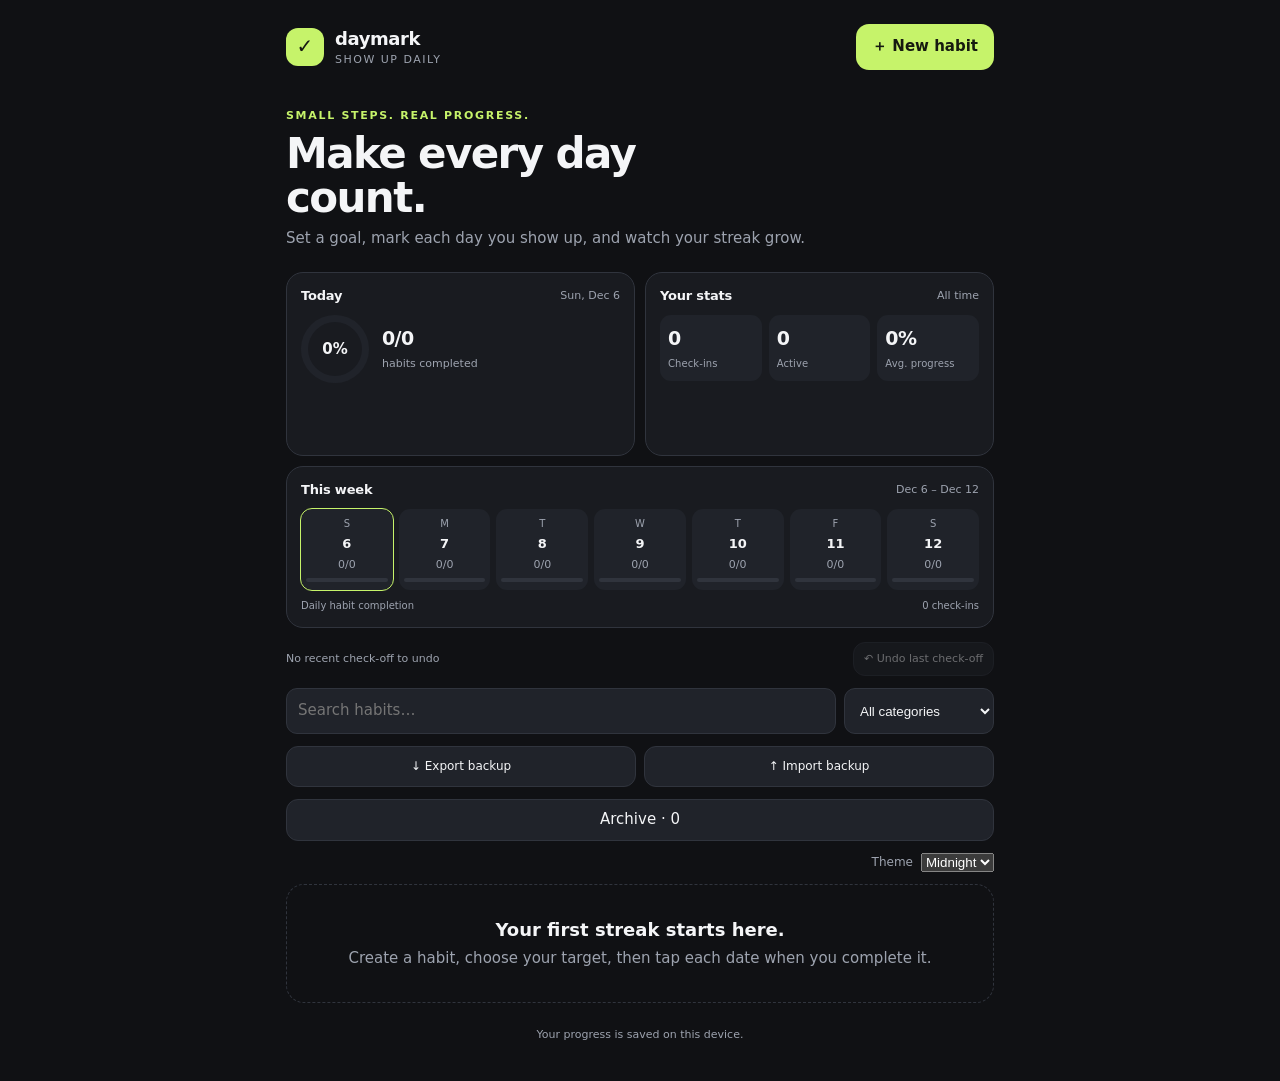
==== commit 3be9cdd1: "claude updates" ====
--- a/index.html
+++ b/index.html
@@ -6,22 +6,22 @@
 <meta name="theme-color" content="#101114">
 <meta name="description" content="A simple habit calendar with progress insights, one day at a time.">
 <link rel="manifest" href="manifest.webmanifest">
-<link rel="icon" href="icons/icon-192.png">
-<link rel="apple-touch-icon" href="icons/icon-192.png">
+<link rel="icon" href="icons/daymark-192.png">
+<link rel="apple-touch-icon" href="icons/daymark-192.png">
 <title>Daymark — Keep your streak</title>
 <style>
-:root{color-scheme:dark;--bg:#101114;--panel:#191b20;--panel2:#20232a;--line:#30343d;--muted:#9da3af;--text:#f4f5f7;--accent:#c6f36a;--red:#ff7e7e}
-:root[data-theme="light"]{color-scheme:light;--bg:#f4f5ef;--panel:#fff;--panel2:#eff1e9;--line:#dfe2d7;--muted:#747b6c;--text:#20231b;--accent:#668b29}:root[data-theme="violet"]{--accent:#c3a5ff}:root[data-theme="ocean"]{--accent:#79d8df}
+:root{color-scheme:dark;--bg:#101114;--panel:#191b20;--panel2:#20232a;--line:#30343d;--muted:#9da3af;--text:#f4f5f7;--accent:#c6f36a;--red:#ff7e7e;--cell:#23262d;--track:#343842}
+:root[data-theme="light"]{color-scheme:light;--bg:#f4f5ef;--panel:#fff;--panel2:#eff1e9;--line:#dfe2d7;--muted:#747b6c;--text:#20231b;--accent:#668b29;--cell:#e6e9dd;--track:#d5d9ca}:root[data-theme="violet"]{--accent:#c3a5ff}:root[data-theme="ocean"]{--accent:#79d8df}
 *{box-sizing:border-box}[hidden]{display:none!important}body{margin:0;background:var(--bg);color:var(--text);font:15px/1.45 system-ui,-apple-system,Segoe UI,Roboto,sans-serif}
-button,input{font:inherit}button{cursor:pointer}.app{max-width:760px;margin:auto;padding:env(safe-area-inset-top) 18px calc(28px + env(safe-area-inset-bottom))}
+button,input{font:inherit}button{cursor:pointer}.app{max-width:760px;margin:auto;padding:env(safe-area-inset-top) max(18px,env(safe-area-inset-left)) calc(28px + env(safe-area-inset-bottom)) max(18px,env(safe-area-inset-right))}
 header{display:flex;align-items:center;justify-content:space-between;padding:24px 0 18px} .brand{display:flex;gap:11px;align-items:center}.mark{width:38px;height:38px;border-radius:12px;background:var(--accent);color:#151711;display:grid;place-items:center;font-weight:900;font-size:20px}.brand strong{font-size:18px;letter-spacing:-.4px}.brand small{display:block;color:var(--muted);font-size:11px;letter-spacing:1.5px;text-transform:uppercase}
 button.primary{background:var(--accent);color:#161a10;border:0;border-radius:13px;padding:12px 16px;font-weight:750}button.ghost{background:var(--panel2);color:var(--text);border:1px solid var(--line);border-radius:12px;padding:9px 12px}
 .intro{padding:20px 0 22px}.eyebrow{color:var(--accent);font-size:11px;font-weight:800;letter-spacing:1.7px;text-transform:uppercase}.intro h1{font-size:clamp(28px,6vw,42px);line-height:1.05;letter-spacing:-1.6px;margin:8px 0}.intro p{color:var(--muted);margin:8px 0 0}
-.tasklist{display:grid;gap:14px}.empty{border:1px dashed #454a54;border-radius:18px;padding:32px 22px;text-align:center;color:var(--muted)}.empty b{display:block;color:var(--text);font-size:18px;margin-bottom:5px}
-.task{background:var(--panel);border:1px solid var(--line);border-radius:20px;padding:17px;overflow:hidden}.tasktop{display:flex;justify-content:space-between;gap:12px;align-items:flex-start}.taskname{font-size:19px;font-weight:750;letter-spacing:-.4px;overflow-wrap:anywhere}.taskmeta{font-size:12px;color:var(--muted);margin-top:4px}.taskactions{display:flex;gap:5px;flex-wrap:wrap;justify-content:flex-end}.tasktools{display:flex;gap:5px}.tasktools .iconbtn{font-size:14px}.tasktop>div:first-child{min-width:0;flex:1}.taskmeta{overflow-wrap:anywhere}.taskactions,.tasktools{flex-wrap:nowrap;flex-shrink:0}.task.pinned{border-color:var(--accent)}.pinmark{color:var(--accent);font-size:11px;margin-left:6px}.bulkbar{display:flex;justify-content:space-between;align-items:center;gap:10px;margin:0 0 12px;padding:11px 12px;border:1px solid var(--line);border-radius:13px;background:var(--panel)}.bulkbar span{font-size:12px;color:var(--muted)}.bulkbar button{white-space:nowrap;font-size:12px;padding:9px 11px}.iconbtn{width:34px;height:34px;border-radius:10px;border:1px solid var(--line);background:var(--panel2);color:var(--muted)}
+.tasklist{display:grid;gap:14px}.empty{border:1px dashed var(--line);border-radius:18px;padding:32px 22px;text-align:center;color:var(--muted)}.empty b{display:block;color:var(--text);font-size:18px;margin-bottom:5px}
+.task{background:var(--panel);border:1px solid var(--line);border-radius:20px;padding:17px;overflow:hidden}.tasktop{display:flex;justify-content:space-between;gap:12px;align-items:flex-start}.taskname{font-size:19px;font-weight:750;letter-spacing:-.4px;overflow-wrap:anywhere}.taskmeta{font-size:12px;color:var(--muted);margin-top:4px}.taskactions{display:flex;gap:5px;flex-wrap:wrap;justify-content:flex-end}.tasktools{display:flex;gap:5px}.tasktools .iconbtn{font-size:14px}.tasktop>div:first-child{min-width:0;flex:1}.taskmeta{overflow-wrap:anywhere}.taskactions,.tasktools{flex-wrap:nowrap;flex-shrink:0}.task.pinned{border-color:var(--accent)}.pinmark{color:var(--accent);font-size:11px;margin-left:6px}.bulkbar{display:flex;justify-content:space-between;align-items:center;gap:10px;margin:0 0 12px;padding:11px 12px;border:1px solid var(--line);border-radius:13px;background:var(--panel)}.bulkbar span{font-size:12px;color:var(--muted)}.bulkbar button{white-space:nowrap;font-size:12px;padding:9px 11px}.iconbtn{width:40px;height:40px;border-radius:10px;border:1px solid var(--line);background:var(--panel2);color:var(--muted)}
 .stats{display:grid;grid-template-columns:1fr 1fr 1fr;gap:8px;margin:16px 0}.stat{background:var(--panel2);border-radius:12px;padding:10px}.stat b{display:block;font-size:20px;letter-spacing:-.6px}.stat span{font-size:10px;color:var(--muted);text-transform:uppercase;letter-spacing:1px}
-.progresshead{display:flex;justify-content:space-between;color:var(--muted);font-size:12px;margin-bottom:7px}.bar{height:7px;border-radius:9px;background:#343842;overflow:hidden}.bar i{display:block;height:100%;background:var(--accent);border-radius:9px}
-.calhead{display:flex;justify-content:space-between;align-items:center;margin:19px 0 10px}.calhead strong{font-size:13px}.monthnav{display:flex;gap:6px}.monthnav button{width:30px;height:30px;padding:0}.week,.days{display:grid;grid-template-columns:repeat(7,1fr);gap:5px}.week span{text-align:center;color:#858b97;font-size:10px;padding:4px 0}.day{aspect-ratio:1;border-radius:10px;background:#23262d;border:1px solid transparent;color:#dce0e7;display:grid;place-items:center;position:relative;font-size:12px;padding:0}.day.blank{background:transparent}.day.out{opacity:.28}.day.done{background:var(--accent);color:#17200d;font-weight:850}.task .day.done{background:var(--task-accent,var(--accent))}.day.today{border-color:var(--accent)}.task .day.today{border-color:var(--task-accent,var(--accent))}.day:disabled{cursor:default;opacity:.4}.legend{display:flex;gap:14px;color:var(--muted);font-size:11px;margin-top:12px}.dot{display:inline-block;width:8px;height:8px;border-radius:3px;margin-right:5px;background:var(--accent)}.dot.pending{background:#343842}
+.progresshead{display:flex;justify-content:space-between;color:var(--muted);font-size:12px;margin-bottom:7px}.bar{height:7px;border-radius:9px;background:var(--track);overflow:hidden}.bar i{display:block;height:100%;background:var(--accent);border-radius:9px}
+.calhead{display:flex;justify-content:space-between;align-items:center;margin:19px 0 10px}.calhead strong{font-size:13px}.monthnav{display:flex;gap:6px}.monthnav button{width:40px;height:38px;padding:0}.week,.days{display:grid;grid-template-columns:repeat(7,1fr);gap:5px}.week span{text-align:center;color:var(--muted);font-size:10px;padding:4px 0}.day{aspect-ratio:1;border-radius:10px;background:var(--cell);border:1px solid transparent;color:var(--text);display:grid;place-items:center;position:relative;font-size:12px;padding:0}.day.blank{background:transparent}.day.out{opacity:.28}.day.done{background:var(--accent);color:#17200d;font-weight:850}.task .day.done{background:var(--task-accent,var(--accent))}.day.today{border-color:var(--accent)}.task .day.today{border-color:var(--task-accent,var(--accent))}.day:disabled{cursor:default;opacity:.4}.legend{display:flex;gap:14px;color:var(--muted);font-size:11px;margin-top:12px}.dot{display:inline-block;width:8px;height:8px;border-radius:3px;margin-right:5px;background:var(--accent)}.dot.pending{background:var(--track)}
 .heatwrap{margin-top:17px;padding-top:13px;border-top:1px solid var(--line)}.heat{display:grid;grid-template-columns:repeat(13,1fr);grid-template-rows:repeat(29,7px);grid-auto-flow:column;gap:3px;margin-top:9px}.heatcell{background:var(--panel2);border-radius:2px}.heatcell.active{background:var(--accent)}.task .heatcell.active{background:var(--task-accent,var(--accent))}.heatlabel{font-size:11px;color:var(--muted)}.day.pop{animation:pop .35s ease}@keyframes pop{50%{transform:scale(1.18)}}
 .note{font-size:11px;color:var(--muted);margin-top:12px}
 dialog{border:1px solid var(--line);border-radius:20px;background:var(--panel);color:var(--text);width:min(440px,calc(100% - 28px));padding:22px;box-shadow:0 20px 80px #0009}dialog::backdrop{background:#000a}dialog h2{margin:0 0 16px;font-size:22px}.field{display:grid;gap:6px;margin:13px 0}.field label{font-size:12px;color:var(--muted)}.field input{width:100%;background:var(--panel2);border:1px solid var(--line);border-radius:11px;padding:12px;color:var(--text)}.formactions{display:flex;justify-content:flex-end;gap:8px;margin-top:20px}.danger{color:var(--red)!important}
@@ -86,19 +86,41 @@
 .dashboard>.dashcard:not(.weekly){min-height:184px}
 @media(max-width:390px){.dashboard{grid-template-columns:1fr}.dashboard>.dashcard:not(.weekly){min-height:0}.globalstat{padding:10px}.globalstat span{font-size:11px}.backupbar button{font-size:11px}}
 
-footer{text-align:center;color:#777e8a;font-size:11px;padding:24px 0 10px}
-@media(min-width:620px){.app{padding-left:26px;padding-right:26px}.task{padding:21px}.day{border-radius:12px;font-size:13px}}
+footer{text-align:center;color:var(--muted);font-size:11px;padding:24px 0 10px}
+@media(min-width:620px){.app{padding-left:max(26px,env(safe-area-inset-left));padding-right:max(26px,env(safe-area-inset-right))}.task{padding:21px}.day{border-radius:12px;font-size:13px}}
 
 .streak-presets{display:grid;grid-template-columns:repeat(3,minmax(0,1fr));gap:8px}
 .streak-preset{min-height:42px;border:1px solid var(--line);border-radius:11px;background:var(--panel2);color:var(--text);font-weight:650;padding:8px 5px}
 .streak-preset.selected{border-color:var(--accent);background:var(--accent);color:#151515}
-@media(max-width:520px){.tasktop{display:flex;flex-direction:column;align-items:stretch;gap:9px}.taskactions{width:100%;justify-content:flex-start;gap:5px}.tasktools{gap:5px}.taskactions .iconbtn{flex:0 0 34px}.taskmeta{max-width:100%}}
+@media(max-width:520px){.tasktop{display:flex;flex-direction:column;align-items:stretch;gap:9px}.taskactions{width:100%;justify-content:flex-start;gap:5px}.tasktools{gap:5px}.taskactions .iconbtn{flex:0 0 40px}.taskmeta{max-width:100%}}
+
+.celebration-dialog{width:min(92vw,430px);border:1px solid var(--line);border-radius:24px;padding:0;background:var(--panel);color:var(--text);overflow:hidden;box-shadow:0 24px 90px #0009}
+.celebration-dialog::backdrop{background:#050609d9;backdrop-filter:blur(5px)}
+.celebration-content{position:relative;text-align:center;padding:34px 24px 24px;overflow:hidden}
+.celebration-trophy{font-size:62px;line-height:1.2;position:relative;z-index:1;animation:trophy-pop .75s cubic-bezier(.2,1.6,.4,1) both}
+.celebration-eyebrow{font-size:11px;letter-spacing:2px;font-weight:850;color:var(--accent);margin:15px 0 7px}
+.celebration-content h2{font-size:28px;margin:0 0 9px;letter-spacing:-.8px}
+.celebration-content>p:not(.celebration-eyebrow){color:var(--muted);line-height:1.5;margin:0 auto;max-width:290px}
+.celebration-actions{display:flex;gap:9px;justify-content:center;margin-top:25px;flex-wrap:wrap}
+.celebration-actions button{flex:1;min-width:125px}
+.celebration-confetti{position:absolute;inset:0;pointer-events:none;overflow:hidden}
+.celebration-confetti i{position:absolute;top:-15px;width:8px;height:14px;border-radius:3px;background:var(--accent);animation:confetti-fall 1.8s ease-out both}
+.celebration-confetti i:nth-child(1){left:8%;animation-delay:.05s;background:#ffc66d;transform:rotate(25deg)}
+.celebration-confetti i:nth-child(2){left:22%;animation-delay:.2s;background:#79d8df}
+.celebration-confetti i:nth-child(3){left:37%;animation-delay:.0s;background:#c3a5ff}
+.celebration-confetti i:nth-child(4){left:58%;animation-delay:.15s;background:#ffadad}
+.celebration-confetti i:nth-child(5){left:73%;animation-delay:.08s;background:#ffc66d}
+.celebration-confetti i:nth-child(6){left:91%;animation-delay:.25s;background:#79d8df}
+.celebration-confetti i:nth-child(7){left:48%;animation-delay:.3s;background:#c3a5ff}
+.celebration-confetti i:nth-child(8){left:83%;animation-delay:.35s;background:#91d6a8}
+@keyframes trophy-pop{0%{transform:translateY(18px) scale(.35);opacity:0}70%{transform:translateY(-5px) scale(1.12)}100%{transform:translateY(0) scale(1);opacity:1}}
+@keyframes confetti-fall{0%{transform:translateY(-15px) rotate(0);opacity:0}15%{opacity:1}100%{transform:translateY(190px) rotate(390deg);opacity:0}}
 </style>
 </head>
 <body>
 <div id="splash" aria-label="Daymark"><div class="splash-logo">✓</div></div>
 <div class="app">
-<header><div class="brand"><div class="mark">✓</div><div><strong>daymark</strong><small>show up daily</small></div></div><button class="primary" id="addBtn">＋ New task</button></header>
+<header><div class="brand"><div class="mark">✓</div><div><strong>daymark</strong><small>show up daily</small></div></div><button class="primary" id="addBtn">＋ New habit</button></header>
 <section class="intro"><div class="eyebrow">Small steps. Real progress.</div><h1>Make every day<br>count.</h1><p>Set a goal, mark each day you show up, and watch your streak grow.</p></section>
 <section class="dashboard" id="dashboard">
   <div class="dashcard">
@@ -121,77 +143,73 @@
 <button class="ghost" id="archiveToggle" style="width:100%;margin-bottom:12px">Archive · <span id="archiveCount">0</span></button>
 <div id="archiveHead" class="archivehead" hidden><strong>Archived habits</strong><span class="dashmuted">History kept safely</span></div><main id="archiveList" class="tasklist" hidden></main>
 <button class="primary focus-exit" id="exitFocus">Exit focus mode</button>
-<div style="display:flex;justify-content:flex-end;align-items:center;gap:8px;margin-bottom:12px;color:var(--muted);font-size:12px">Theme <select id="theme"><option value="dark">Midnight</option><option value="light">Light</option><option value="violet">Violet</option><option value="ocean">Ocean</option></select></div><div class="bulkbar" id="bulkBar"><span id="bulkInfo">Mark today across your active tasks</span><button class="primary" id="bulkComplete">✓ Mark all today</button></div><main id="taskList" class="tasklist"></main>
+<div style="display:flex;justify-content:flex-end;align-items:center;gap:8px;margin-bottom:12px;color:var(--muted);font-size:12px">Theme <select id="theme"><option value="dark">Midnight</option><option value="light">Light</option><option value="violet">Violet</option><option value="ocean">Ocean</option></select></div><div class="bulkbar" id="bulkBar"><span id="bulkInfo">Mark today across your active habits</span><button class="primary" id="bulkComplete">✓ Mark all today</button></div><main id="taskList" class="tasklist"></main>
 <footer>Your progress is saved on this device.</footer>
 </div>
 <dialog id="taskDialog">
 <form id="taskForm">
-<h2 id="dialogTitle">Create a task</h2>
+<h2 id="dialogTitle">Create a habit</h2>
 <div class="field"><label for="taskName">What do you want to do?</label><input id="taskName" maxlength="70" placeholder="e.g. Read 20 pages" required></div>
 <div class="field"><label for="taskCategory">Category</label><select id="taskCategory"><option>Health</option><option>Fitness</option><option>Learning</option><option>Productivity</option><option>Personal</option><option>Other</option></select></div>
-<div class="field"><label for="taskColor">Habit colour</label><select id="taskColor"><option value="">Use theme colour</option><option value="#c6f36a">Lime</option><option value="#79d8df">Ocean</option><option value="#c3a5ff">Violet</option><option value="#ffadad">Coral</option><option value="#ffc66d">Amber</option><option value="#91d6a8">Mint</option></select></div><div class="formactions"><button type="button" class="ghost" id="cancelBtn">Cancel</button><button class="primary" type="submit">Save task</button></div>
+<div class="field"><label for="taskColor">Habit colour</label><select id="taskColor"><option value="">Use theme colour</option><option value="#c6f36a">Lime</option><option value="#79d8df">Ocean</option><option value="#c3a5ff">Violet</option><option value="#ffadad">Coral</option><option value="#ffc66d">Amber</option><option value="#91d6a8">Mint</option></select></div><div class="formactions"><button type="button" class="ghost" id="cancelBtn">Cancel</button><button class="primary" type="submit">Save habit</button></div>
 </form>
 </dialog>
 <dialog id="streakDialog"><form id="streakForm"><h2>Start a new streak</h2><p class="restart-copy" id="streakPromptDate">Selected date</p><div class="field"><label>Choose a streak length</label><div class="streak-presets" role="group" aria-label="Streak length presets"><button type="button" class="streak-preset" data-days="7">7 days</button><button type="button" class="streak-preset" data-days="21">21 days</button><button type="button" class="streak-preset selected" data-days="30">30 days</button><button type="button" class="streak-preset" data-days="60">60 days</button><button type="button" class="streak-preset" data-days="90">90 days</button><button type="button" class="streak-preset" data-days="365">365 days</button></div></div><div class="field"><label for="streakCustomLength">Custom number of days</label><input id="streakCustomLength" type="number" min="1" max="3660" placeholder="Enter a custom duration"></div><input id="streakLength" type="hidden" value="30"><div class="formactions"><button type="button" class="ghost" id="streakCancel">Cancel</button><button class="primary" type="submit">Start streak</button></div></form></dialog>
+<dialog id="streakCompleteDialog" class="celebration-dialog">
+ <div class="celebration-content">
+  <div class="celebration-confetti" aria-hidden="true"><i></i><i></i><i></i><i></i><i></i><i></i><i></i><i></i></div>
+  <div class="celebration-trophy" aria-hidden="true">🏆</div>
+  <p class="celebration-eyebrow">STREAK COMPLETED</p>
+  <h2 id="streakCompleteTitle">You did it!</h2>
+  <p id="streakCompleteMessage">You showed up every day and completed your goal.</p>
+  <div class="celebration-actions">
+   <button type="button" class="ghost" id="celebrationDone">Maybe later</button>
+   <button type="button" class="primary" id="celebrationExtend">Extend my streak</button>
+  </div>
+ </div>
+</dialog>
 <dialog id="noteDialog"><form id="noteForm"><h2>Daily note</h2><div class="field"><label for="noteDate">Date</label><input id="noteDate" type="date" required></div><div class="field"><label for="noteText">What would you like to remember?</label><textarea id="noteText" rows="4" maxlength="500" placeholder="A quick reflection, detail or win…"></textarea></div><div class="formactions"><button type="button" class="ghost" id="noteCancel">Cancel</button><button class="primary" type="submit">Save note</button></div></form></dialog>
-<dialog id="restartDialog">
-  <form id="restartForm">
-    <h2 id="restartTitle">Ready for a fresh streak?</h2>
-    <p class="restart-copy" id="restartMessage">Every streak is a fresh chance to show up. Set a new target and begin again.</p>
-    <div class="restart-highlight"><div id="restartTaskName" style="font-weight:750"></div><div id="restartReason" class="restart-copy"></div></div>
-    <input type="hidden" id="restartTaskId">
-    <div class="field"><label for="restartWeeks">New streak length (weeks)</label><input id="restartWeeks" type="number" min="1" max="52" value="4" required></div>
-    <div class="field"><label for="restartStart">Start date</label><input id="restartStart" type="date" required></div>
-    <div class="formactions"><button type="button" class="ghost" id="restartLater">Not now</button><button class="primary" type="submit">Start new streak</button></div>
-  </form>
-</dialog>
+<script>window.addEventListener("load",function(){setTimeout(function(){var e=document.getElementById("splash");if(e)e.classList.add("hide")},650)})</script>
 <script>
 const $=s=>document.querySelector(s), todayISO=()=>{const d=new Date();d.setMinutes(d.getMinutes()-d.getTimezoneOffset());return d.toISOString().slice(0,10)};
-let tasks=JSON.parse(localStorage.getItem('daymark-tasks-v2')||localStorage.getItem('daymark-tasks')||'[]'), editing=null, monthOffsets={}, popDate=null;
-let undoAction=JSON.parse(localStorage.getItem('daymark-undo-v8')||'null');
+const DATE_RE=/^\d{4}-\d{2}-\d{2}$/,CATS=['Health','Fitness','Learning','Productivity','Personal','Other'];
+let loadFailed=false;
+function validDate(s){return typeof s==='string'&&DATE_RE.test(s)&&iso(dateObj(s))===s}
+function cleanDates(a){return Array.isArray(a)?[...new Set(a.filter(validDate))].sort():[]}
+function normTask(t){
+ if(!t||typeof t!=='object'||typeof t.name!=='string')return null;
+ let days=Math.min(3660,Math.max(0,Math.floor(Number(t.days))||0));
+ const start=validDate(t.start)&&days>0?t.start:'';if(!start)days=0;
+ const out={id:typeof t.id==='string'&&/^[\w-]{1,64}$/.test(t.id)?t.id:crypto.randomUUID(),name:t.name.slice(0,70)||'Untitled',category:CATS.includes(t.category)?t.category:'Personal',color:/^#[0-9a-f]{6}$/i.test(t.color||'')?t.color:'',days,start,done:cleanDates(t.done),history:[],notes:{}};
+ for(const h of Array.isArray(t.history)?t.history:[]){if(!h||typeof h!=='object')continue;const hd=Math.min(3660,Math.max(0,Math.floor(Number(h.days))||0)),hs=validDate(h.start)&&hd>0?h.start:'';out.history.push({start:hs,days:hs?hd:0,done:cleanDates(h.done),endedAt:validDate(h.endedAt)?h.endedAt:''})}
+ if(t.notes&&typeof t.notes==='object')for(const k of Object.keys(t.notes))if(validDate(k)&&typeof t.notes[k]==='string')out.notes[k]=t.notes[k].slice(0,500);
+ ['paused','archived','pinned'].forEach(k=>{if(t[k])out[k]=true});
+ if(out.paused&&validDate(t.pausedAt))out.pausedAt=t.pausedAt;
+ if(Number.isFinite(t.order))out.order=t.order;
+ if(start){const end=addDays(start,days-1),inH=new Set(out.history.flatMap(h=>h.done));out.done=out.done.filter(d=>(d>=start&&d<=end)||!inH.has(d))}
+ return out;
+}
+function dedupeIds(list){const seen=new Set();return list.map(t=>{if(seen.has(t.id))t.id=crypto.randomUUID();seen.add(t.id);return t})}
+function loadTasks(){
+ let raw='[]';
+ try{raw=localStorage.getItem('daymark-tasks-v2')||localStorage.getItem('daymark-tasks')||'[]';const p=JSON.parse(raw),arr=Array.isArray(p)?p:p&&p.tasks;if(!Array.isArray(arr))throw new Error('bad');return dedupeIds(arr.map(normTask).filter(Boolean))}
+ catch(e){loadFailed=true;try{localStorage.setItem('daymark-corrupt-backup',raw)}catch(_){}return[]}
+}
+let tasks=loadTasks(), editing=null, monthOffsets={}, popDate=null;
+let undoAction=null;try{undoAction=JSON.parse(localStorage.getItem('daymark-undo-v8')||'null')}catch(e){}
 let archiveOpen=false, noteTaskId=null, focusTaskId=null;
-tasks.forEach(t=>{if(!t.category)t.category='Personal';if(!Array.isArray(t.done))t.done=[];if(!t.notes||typeof t.notes!=='object')t.notes={};if(!Array.isArray(t.history))t.history=[];}); const savedTheme=localStorage.getItem('daymark-theme')||'dark';document.documentElement.dataset.theme=savedTheme;
-function save(){localStorage.setItem('daymark-tasks-v2',JSON.stringify(tasks));render()}
+const savedTheme=localStorage.getItem('daymark-theme')||'dark';document.documentElement.dataset.theme=savedTheme;
+function save(){try{localStorage.setItem('daymark-tasks-v2',JSON.stringify(tasks))}catch(e){toast('Could not save — device storage may be full.')}render()}
 function dateObj(s){const [y,m,d]=s.split('-').map(Number);return new Date(y,m-1,d)}
 function iso(d){return `${d.getFullYear()}-${String(d.getMonth()+1).padStart(2,'0')}-${String(d.getDate()).padStart(2,'0')}`}
 function addDays(s,n){const d=dateObj(s);d.setDate(d.getDate()+n);return iso(d)}
 function esc(s){return s.replace(/[&<>"']/g,c=>({'&':'&amp;','<':'&lt;','>':'&gt;','"':'&quot;',"'":'&#39;'}[c]))}
-function streak(t){if(!t.start||!Number(t.days))return 0;let n=0,cursor=todayISO();while(cursor>=t.start&&cursor<=addDays(t.start,t.days-1)&&(t.done||[]).includes(cursor)){n++;cursor=addDays(cursor,-1)}return n}
+function inWin(t,d){return !!t.start&&Number(t.days)>0&&d>=t.start&&d<=addDays(t.start,Number(t.days)-1)}
+function completedSet(t){return new Set([...(t.done||[]),...(t.history||[]).flatMap(h=>h.done||[])])}
+function canContinue(t,d){return inWin(t,d)&&!(t.done||[]).includes(d)&&completedSet(t).has(addDays(d,-1))}
+function streak(t){if(!inWin(t,t.start))return 0;const end=addDays(t.start,Number(t.days)-1),done=new Set(t.done||[]);let c=todayISO();if(c>end)c=end;else if(!done.has(c))c=addDays(c,-1);let n=0;while(c>=t.start&&done.has(c)){n++;c=addDays(c,-1)}return n}
 function longest(t){let best=0;const groups=[...(t.history||[]),{start:t.start,days:t.days,done:t.done||[]}];for(const g of groups){if(!g.start||!Number(g.days))continue;let run=0,prev='';for(const d of [...new Set(g.done||[])].filter(x=>x>=g.start&&x<=addDays(g.start,g.days-1)).sort()){run=prev&&addDays(prev,1)===d?run+1:1;best=Math.max(best,run);prev=d}}return best}
-function heatmap(t){const y=new Date().getFullYear(),all=[...(t.history||[]).flatMap(h=>h.done||[]),...(t.done||[])];let cells='';for(let i=0;i<365+(new Date(y,1,29).getMonth()===1?1:0);i++){const d=iso(new Date(y,0,i+1));cells+=`<div class="heatcell ${all.includes(d)?'active':''}" title="${d}"></div>`}return `<div class="heatwrap"><div class="heatlabel"><b>${y} consistency heatmap</b> · ${all.filter(d=>d.startsWith(String(y))).length} completed days</div><div class="heat">${cells}</div></div>`}
-let activeRestartPrompt=null;
-function streakStatus(t){
- const end=addDays(t.start,t.days-1), today=todayISO(), completed=t.done.filter(d=>d>=t.start&&d<=end).length;
- if(completed>=t.days || today>end)return {kind:"ended",token:"ended-"+end,reason:completed>=t.days?"You reached your goal. Celebrate the win, then set your next target.":"Your challenge period has finished. Choose a fresh target and begin again."};
- const yesterday=addDays(today,-1), priorDone=t.done.filter(d=>d>=t.start&&d<=yesterday).sort(), lastDone=priorDone[priorDone.length-1];
- if(today>t.start && today<=end && lastDone && !t.done.includes(yesterday))
-   return {kind:"broken",token:"broken-"+lastDone,reason:"Yesterday was missed, so your consecutive streak has ended. You can begin again today."};
- return null;
-}
-function maybePromptRestart(){
- return; if(activeRestartPrompt || !$('#restartDialog') || $('#restartDialog').open)return;
- for(const t of tasks){
-  if(t.archived||t.paused)continue;
-  const status=streakStatus(t); if(!status)continue;
-  if(t.restartPromptDismissed===status.token || t.restartPrompted===status.token)continue;
-  activeRestartPrompt={taskId:t.id,token:status.token};
-  $('#restartTaskId').value=t.id;
-  $('#restartTaskName').textContent=t.name;
-  $('#restartReason').textContent=status.reason;
-  $('#restartTitle').textContent=status.kind==='ended'?'You did it! Start a new streak?':'Your streak has ended. Ready to restart?';
-  $('#restartMessage').textContent=status.kind==='ended'?'You completed your target. Keep the momentum going with a fresh challenge.':'One missed day doesn’t erase your progress. Choose a new goal and start fresh.';
-  $('#restartWeeks').value=Math.max(1,Math.round(t.days/7));
-  $('#restartStart').value=todayISO();
-  $('#restartDialog').showModal();
-  break;
- }
-}
-$('#restartLater').onclick=()=>{if(activeRestartPrompt){const t=tasks.find(x=>x.id===activeRestartPrompt.taskId);if(t){t.restartPromptDismissed=activeRestartPrompt.token;localStorage.setItem('daymark-tasks-v2',JSON.stringify(tasks));}}activeRestartPrompt=null;$('#restartDialog').close()};
-$('#restartForm').onsubmit=e=>{e.preventDefault();const old=tasks.find(x=>x.id===$('#restartTaskId').value),weeks=Number($('#restartWeeks').value),start=$('#restartStart').value;if(!old||!start||weeks<1||weeks>52)return;
- const status=streakStatus(old);if(status)old.restartPrompted=status.token;
- tasks.unshift({id:crypto.randomUUID(),name:old.name,days:weeks*7,start,done:[]});
- activeRestartPrompt=null;$('#restartDialog').close();save();
-};
+function heatmap(t){const y=new Date().getFullYear(),all=[...new Set([...(t.history||[]).flatMap(h=>h.done||[]),...(t.done||[])])];let cells='';for(let i=0;i<365+(new Date(y,1,29).getMonth()===1?1:0);i++){const d=iso(new Date(y,0,i+1));cells+=`<div class="heatcell ${all.includes(d)?'active':''}" title="${d}"></div>`}return `<div class="heatwrap"><div class="heatlabel"><b>${y} consistency heatmap</b> · ${all.filter(d=>d.startsWith(String(y))).length} completed days</div><div class="heat">${cells}</div></div>`}
 function orderedTasks(){return tasks.filter(t=>!t.archived).sort((a,b)=>(Number(!!b.pinned)-Number(!!a.pinned))||((a.order??tasks.indexOf(a))-(b.order??tasks.indexOf(b))))}
 
 function persistUndo(){localStorage.setItem('daymark-undo-v8',JSON.stringify(undoAction))}
@@ -215,27 +233,27 @@
 }
 function renderDashboard(){
  const today=todayISO();
- const eligible=tasks.filter(t=>!t.archived&&!t.paused&&t.start&&Number(t.days)>0&&today>=t.start&&today<=addDays(t.start,t.days-1));
+ const eligible=tasks.filter(t=>!t.archived&&!t.paused&&inWin(t,today));
  const completed=eligible.filter(t=>(t.done||[]).includes(today)).length;
  const pct=eligible.length?Math.round(completed/eligible.length*100):0;
  $('#todayLabel').textContent=new Date().toLocaleDateString(undefined,{weekday:'short',day:'numeric',month:'short'});
  $('#todayRing').style.setProperty('--progress',(pct*3.6)+'deg');
  $('#todayPct').textContent=pct+'%';
  $('#todayCount').textContent=completed+'/'+eligible.length;
- const visibleTasks=tasks.filter(t=>!t.archived); const checks=visibleTasks.reduce((n,t)=>n+(t.done||[]).length+(t.history||[]).reduce((m,h)=>m+(h.done||[]).length,0),0);
+ const visibleTasks=tasks.filter(t=>!t.archived); const checks=visibleTasks.reduce((n,t)=>n+new Set([...(t.history||[]).flatMap(h=>h.done||[]),...(t.done||[])]).size,0);
  const active=eligible.length;
- const avg=visibleTasks.length?Math.round(visibleTasks.reduce((n,t)=>n+Math.min(100,Math.round((t.done||[]).filter(d=>t.start&&d>=t.start&&d<=addDays(t.start,t.days-1)).length/(Number(t.days)||1)*100)),0)/visibleTasks.length):0;
+ const planned=visibleTasks.filter(t=>t.start&&Number(t.days)>0);const avg=planned.length?Math.round(planned.reduce((n,t)=>n+Math.min(100,(t.done||[]).filter(d=>inWin(t,d)).length/Number(t.days)*100),0)/planned.length):0;
  $('#statChecks').textContent=checks;
  $('#statActive').textContent=active;
  $('#statRate').textContent=avg+'%';
- const now=dateObj(today), monday=new Date(now);monday.setDate(now.getDate()-(now.getDay()+6)%7);
+ const now=dateObj(today), monday=new Date(now);monday.setDate(now.getDate()-now.getDay());
  const sunday=new Date(monday);sunday.setDate(monday.getDate()+6);
  $('#weekRange').textContent=monday.toLocaleDateString(undefined,{month:'short',day:'numeric'})+' – '+sunday.toLocaleDateString(undefined,{month:'short',day:'numeric'});
  let total=0,strip='';
- const labels=['M','T','W','T','F','S','S'];
+ const labels=['S','M','T','W','T','F','S'];
  for(let i=0;i<7;i++){
   const d=new Date(monday);d.setDate(monday.getDate()+i);const key=iso(d);
-  const due=tasks.filter(t=>!t.archived&&!t.paused&&t.start&&Number(t.days)>0&&key>=t.start&&key<=addDays(t.start,t.days-1));
+  const due=tasks.filter(t=>!t.archived&&!t.paused&&inWin(t,key));
   const done=due.filter(t=>(t.done||[]).includes(key)).length;
   total+=done;const ratio=due.length?Math.round(done/due.length*100):0;
   strip+=`<div class="weekday ${key===today?'today':''}" title="${key}: ${done}/${due.length} habits"><div class="wd">${labels[i]}</div><div class="wdnum">${d.getDate()}</div><div class="dashmuted">${done}/${due.length}</div><div class="wdbar"><i style="width:${ratio}%"></i></div></div>`;
@@ -255,34 +273,35 @@
 function taskCardMarkup(t,index,ordered,isArchived=false){
  t.done=t.done||[];t.notes=t.notes||{};
  const today=todayISO(),hasPlan=!!t.start&&Number(t.days)>0,end=hasPlan?addDays(t.start,t.days-1):today,hasStarted=hasPlan&&(t.done||[]).some(d=>d>=t.start&&d<=end),count=hasStarted?t.done.filter(d=>d>=t.start&&d<=end).length:0,pct=hasStarted?Math.round(count/t.days*100):0,st=hasStarted?streak(t):0,best=longest(t),left=hasStarted?Math.max(0,t.days-count):0;
- const off=monthOffsets[t.id]||0,base=hasStarted?dateObj(t.start):dateObj(today),view=new Date(base.getFullYear(),base.getMonth()+off,1),y=view.getFullYear(),m=view.getMonth(),first=new Date(y,m,1).getDay(),total=new Date(y,m+1,0).getDate();
+ const off=monthOffsets[t.id]||0,base=dateObj(today),view=new Date(base.getFullYear(),base.getMonth()+off,1),y=view.getFullYear(),m=view.getMonth(),first=new Date(y,m,1).getDay(),total=new Date(y,m+1,0).getDate();
  const paused=!!t.paused,archived=!!t.archived,pinned=!!t.pinned,accent=t.color||'var(--accent)';
  let cells='';for(let i=0;i<first;i++)cells+='<div class="day blank"></div>';
- for(let n=1;n<=total;n++){const d=iso(new Date(y,m,n)),done=(t.done||[]).includes(d),future=d>today;cells+=`<button class="day ${done?'done':''} ${d===today?'today':''} ${popDate===t.id+':'+d?'pop':''}" data-task="${t.id}" data-date="${d}" ${future||paused||archived?'disabled':''} aria-label="${d}${done?', completed':''}">${done?'✓':n}</button>`}
+ for(let n=1;n<=total;n++){const d=iso(new Date(y,m,n)),done=(t.done||[]).includes(d)||(t.history||[]).some(h=>(h.done||[]).includes(d)),future=d>today;cells+=`<button class="day ${done?'done':''} ${d===today?'today':''} ${popDate===t.id+':'+d?'pop':''}" data-task="${t.id}" data-date="${d}" ${future||paused||archived?'disabled':''} aria-label="${d}${done?', completed':''}">${done?'✓':n}</button>`}
  const previous=ordered[index-1],next=ordered[index+1],noteText=t.notes[today]||'';
- const historicChecks=(t.history||[]).reduce((n,h)=>n+(h.done||[]).length,0);const earned=[];if(count>=7)earned.push('7 check-ins');if(count>=30)earned.push('30 check-ins');if(best>=7)earned.push('7-day streak');if(best>=30)earned.push('30-day streak');if(pct===100)earned.push('Goal achieved');
+ const historicChecks=(t.history||[]).reduce((n,h)=>n+(h.done||[]).length,0),allTimeChecks=new Set([...(t.history||[]).flatMap(h=>h.done||[]),...(t.done||[])]).size;const earned=[];if(count>=7)earned.push('7 check-ins');if(count>=30)earned.push('30 check-ins');if(best>=7)earned.push('7-day streak');if(best>=30)earned.push('30-day streak');if(pct===100)earned.push('Goal achieved');
  return `<article class="task ${pinned?'pinned':''} ${paused?'paused':''} ${archived?'archived':''}" data-card="${t.id}" style="--task-accent:${accent}">
  <div class="tasktop"><div><div class="taskname">${esc(t.name)}${pinned?'<span class="pinmark">📌 PINNED</span>':''}${paused?'<span class="taskbadge">PAUSED</span>':''}${archived?'<span class="taskbadge">ARCHIVED</span>':''}</div><div class="taskmeta">${hasStarted?t.days+' day goal · '+t.start+' → '+end:'No streak started yet'}</div><span class="taskbadge">${esc(t.category||'Other')}</span>${earned.map(x=>`<span class="achievement">🏅 ${x}</span>`).join('')}${(t.history||[]).length?`<span class="taskbadge">${t.history.length} previous streak${t.history.length===1?'':'s'} saved</span>`:''}</div>
- <div class="taskactions"><div class="tasktools">${!isArchived?`<button class="iconbtn" data-move="${t.id}" data-direction="up" title="Move up" ${!previous||!!previous.pinned!==pinned?'disabled':''}>↑</button><button class="iconbtn" data-move="${t.id}" data-direction="down" title="Move down" ${!next||!!next.pinned!==pinned?'disabled':''}>↓</button><button class="iconbtn" data-pin="${t.id}" title="${pinned?'Unpin':'Pin'}">${pinned?'📌':'♧'}</button>`:''}</div><button class="iconbtn" data-edit="${t.id}" aria-label="Edit task">✎</button><button class="iconbtn" data-delete="${t.id}" aria-label="Delete task">×</button></div></div>
- <div class="stats"><div class="stat"><b>${count+historicChecks}</b><span>All-time check-ins</span></div><div class="stat"><b>${st} 🔥</b><span>Current streak</span></div><div class="stat"><b>${best}</b><span>Longest streak</span></div></div>
+ <div class="taskactions"><div class="tasktools">${!isArchived?`<button class="iconbtn" data-move="${t.id}" data-direction="up" title="Move up" aria-label="Move up" ${!previous||!!previous.pinned!==pinned?'disabled':''}>↑</button><button class="iconbtn" data-move="${t.id}" data-direction="down" title="Move down" aria-label="Move down" ${!next||!!next.pinned!==pinned?'disabled':''}>↓</button><button class="iconbtn" data-pin="${t.id}" title="${pinned?'Unpin':'Pin'}" aria-label="${pinned?'Unpin habit':'Pin habit'}">${pinned?'📌':'♧'}</button>`:''}</div><button class="iconbtn" data-edit="${t.id}" aria-label="Edit habit">✎</button><button class="iconbtn" data-delete="${t.id}" aria-label="Delete habit">×</button></div></div>
+ <div class="stats"><div class="stat"><b>${allTimeChecks}</b><span>All-time check-ins</span></div><div class="stat"><b>${st} 🔥</b><span>Current streak</span></div><div class="stat"><b>${best}</b><span>Longest streak</span></div></div>
  <div class="stats" style="margin-top:-8px"><div class="stat" style="grid-column:span 2"><b>${!hasStarted?'Not started':left===0?"Goal achieved 🎉":left+" days"}</b><span>${!hasStarted?'Choose a calendar date':left===0?"Challenge completed":"Days remaining"}</span></div><div class="stat"><b>${pct}%</b><span>Complete</span></div></div>
  <div class="progresshead"><span>Goal progress</span><b>${pct}%</b></div><div class="bar"><i style="width:${pct}%;background:${accent}"></i></div>
  <div class="calhead"><strong>${view.toLocaleString(undefined,{month:'long',year:'numeric'})}</strong><div class="monthnav"><button class="ghost" data-month="${t.id}" data-step="-1">‹</button><button class="ghost" data-month="${t.id}" data-step="1">›</button></div></div>
  <div class="week"><span>S</span><span>M</span><span>T</span><span>W</span><span>T</span><span>F</span><span>S</span></div><div class="days">${cells}</div>
  <div class="legend"><span><i class="dot" style="background:${accent}"></i>Completed</span><span><i class="dot pending"></i>Not completed</span></div>${heatmap(t)}
- <div class="v9actions">${!isArchived?`<button class="ghost" data-pause="${t.id}">${paused?'▶ Resume':'Ⅱ Pause'}</button><button class="ghost" data-archive="${t.id}">Archive</button>`:`<button class="ghost" data-restore="${t.id}">Restore habit</button>`}<button class="ghost" data-focus="${t.id}">◎ Focus</button><button class="ghost" data-note="${t.id}">✎ Daily note</button></div>
+ <div class="v9actions">${!isArchived?`<button class="ghost" data-pause="${t.id}">${paused?'▶ Resume':'Ⅱ Pause'}</button><button class="ghost" data-archive="${t.id}">Archive</button>`:`<button class="ghost" data-restore="${t.id}">Restore habit</button>`}${!isArchived?`<button class="ghost" data-focus="${t.id}">◎ Focus</button>`:''}<button class="ghost" data-note="${t.id}">✎ Daily note</button></div>
  ${noteText?`<div class="note-preview">Today: ${esc(noteText)}</div>`:''}<div class="note">${paused?'Paused — resume this habit when ready.':isArchived?'Archived history is preserved.':'Tap an unmarked date to start a new streak. Choose its duration in the popup. Future dates are locked.'}</div></article>`;
 }
 function render(){
  renderDashboard();
  const host=$('#taskList'),today=todayISO();
- const active=tasks.filter(t=>!t.archived),eligible=active.filter(t=>!t.paused&&today>=t.start&&today<=addDays(t.start,t.days-1)),pending=eligible.filter(t=>!(t.done||[]).includes(today));
+ if(focusTaskId&&!tasks.some(t=>t.id===focusTaskId&&!t.archived))focusTaskId=null;
+ const active=tasks.filter(t=>!t.archived),pending=active.filter(t=>!t.paused&&canContinue(t,today));
  $('#bulkBar').style.display=active.length?'flex':'none';
- $('#bulkInfo').textContent=pending.length?`${pending.length} task${pending.length===1?'':'s'} still need today's check-off`:'All active tasks are marked for today';
+ $('#bulkInfo').textContent=pending.length?`${pending.length} habit${pending.length===1?'':'s'} ready to check off today`:'Nothing left to check off in bulk today';
  $('#bulkComplete').disabled=!pending.length;$('#bulkComplete').style.opacity=pending.length?1:.55;
  const ordered=orderedTasks(),search=($('#habitSearch')?.value||'').trim().toLowerCase(),category=$('#categoryFilter')?.value||'all';
  const filtered=ordered.filter(t=>(!search||t.name.toLowerCase().includes(search))&&(category==='all'||(t.category||'Other')===category));
- host.innerHTML=filtered.length?filtered.map((t,i)=>taskCardMarkup(t,i,filtered,false)).join(''):`<div class="empty"><b>${active.length?'No matching habits.':'Your first streak starts here.'}</b>${active.length?'Try another search or category.':'Create a task, choose your target, then tap each date when you complete it.'}</div>`;
+ host.innerHTML=filtered.length?filtered.map((t,i)=>taskCardMarkup(t,i,filtered,false)).join(''):`<div class="empty"><b>${active.length?'No matching habits.':'Your first streak starts here.'}</b>${active.length?'Try another search or category.':'Create a habit, choose your target, then tap each date when you complete it.'}</div>`;
  const archived=tasks.filter(t=>t.archived);
  $('#archiveCount').textContent=archived.length;$('#archiveHead').hidden=!archiveOpen;$('#archiveList').hidden=!archiveOpen;
  if(archiveOpen)$('#archiveList').innerHTML=archived.length?archived.map((t,i)=>taskCardMarkup(t,i,archived,true)).join(''):'<div class="empty">No archived habits yet.</div>';
@@ -302,9 +321,34 @@
  const initial=t?.days>0?Number(t.days):30;
  $('#streakCustomLength').value='';
  setStreakLength([7,21,30,60,90,365].includes(initial)?initial:null);
- if(![7,21,30,60,90,365].includes(initial)){ $('#streakCustomLength').value=initial; }
+ if(![7,21,30,60,90,365].includes(initial)){$('#streakCustomLength').value=initial;setStreakLength(initial);}
  $('#streakDialog').showModal();
 }
+let completedStreakTaskId=null;
+function isFinalStreakDay(t,date){
+ if(!t||!t.start||!Number(t.days)||date!==addDays(t.start,Number(t.days)-1))return false;
+ const completed=new Set((t.done||[]).filter(d=>d>=t.start&&d<=date));
+ return completed.size>=Number(t.days);
+}
+function celebrateStreakCompletion(t,date){
+ if(!isFinalStreakDay(t,date))return;
+ completedStreakTaskId=t.id;
+ $('#streakCompleteTitle').textContent='You did it!';
+ $('#streakCompleteMessage').textContent=`You completed ${t.days} days of “${t.name}”. Every day counted. Want to keep the momentum going for another ${t.days} days?`;
+ $('#celebrationExtend').textContent=`Extend by ${t.days} days`;
+ $('#streakCompleteDialog').showModal();
+}
+$('#celebrationDone').onclick=()=>{$('#streakCompleteDialog').close();completedStreakTaskId=null};
+$('#celebrationExtend').onclick=()=>{
+ const t=tasks.find(x=>x.id===completedStreakTaskId);
+ if(!t){$('#streakCompleteDialog').close();return}
+ const extension=Number(t.days);
+ t.days=Number(t.days)+extension;
+ completedStreakTaskId=null;
+ $('#streakCompleteDialog').close();
+ save();
+ toast(`Streak extended by ${extension} days!`);
+};
 function setStreakLength(days){
  $('#streakLength').value=days||'';
  document.querySelectorAll('.streak-preset').forEach(b=>b.classList.toggle('selected',Number(b.dataset.days)===Number(days)));
@@ -320,52 +364,81 @@
 $('#streakCancel').onclick=()=>{$('#streakDialog').close();pendingStreak={taskId:null,date:null}};
 $('#streakForm').onsubmit=e=>{
  e.preventDefault();
- const t=tasks.find(x=>x.id===pendingStreak.taskId),date=pendingStreak.date,days=Number($('#streakLength').value);
- if(!t||!date||date>todayISO()||days<1||days>3660)return;
- t.history=t.history||[];
- if(t.start&&Number(t.days)>0&&(t.done||[]).length){
-   t.history.push({start:t.start,days:Number(t.days),done:[...new Set(t.done)],endedAt:date});
+ const t=tasks.find(x=>x.id===pendingStreak.taskId),date=pendingStreak.date;
+ const customRaw=$('#streakCustomLength').value.trim();
+ const customDays=customRaw===''?null:Number(customRaw);
+ const days=customDays!==null?customDays:Number($('#streakLength').value);
+ if(!t||!date||date>todayISO()||!Number.isInteger(days)||days<1||days>3660){
+   if(customRaw!==''&&(!Number.isInteger(customDays)||customDays<1||customDays>3660))toast('Enter a whole number between 1 and 3660.');
+   return;
  }
- t.start=date;t.days=days;t.done=[date];t.paused=false;delete t.pausedAt;
+ t.history=Array.isArray(t.history)?t.history:[];
+ const prev=[...new Set(t.done||[])];
+ if(prev.length){
+   const existing=t.start?t.history.find(h=>h.start===t.start&&Number(h.days)===Number(t.days)):null;
+   if(existing)existing.done=[...new Set([...(existing.done||[]),...prev])];
+   else t.history.push({start:t.start||'',days:t.start?Number(t.days):0,done:prev,endedAt:date});
+ }
+ // Past check-ins live in history; only dates inside the new window stay active.
+ t.done=[...new Set([date,...prev.filter(x=>x>=date&&x<=addDays(date,days-1))])].sort();
+ t.start=date;t.days=days;t.paused=false;delete t.pausedAt;
  $('#streakDialog').close();pendingStreak={taskId:null,date:null};save();
  toast('New streak started!');
+ if(days===1)celebrateStreakCompletion(t,date);
 };
-$('#taskForm').onsubmit=async e=>{e.preventDefault();const name=$('#taskName').value.trim(),category=$('#taskCategory').value,color=$('#taskColor').value;if(!name)return;if(editing){const t=tasks.find(x=>x.id===editing);t.name=name;t.category=category;t.color=color}
+$('#taskForm').onsubmit=e=>{e.preventDefault();const name=$('#taskName').value.trim(),category=$('#taskCategory').value,color=$('#taskColor').value;if(!name)return;if(editing){const t=tasks.find(x=>x.id===editing);t.name=name;t.category=category;t.color=color}
  else tasks.unshift({id:crypto.randomUUID(),name,category,color,days:0,start:'',done:[],history:[],notes:{}});$('#taskDialog').close();save()};
-$('#bulkComplete').onclick=()=>{const d=todayISO(),changes=[];tasks.forEach(t=>{if(!t.archived&&!t.paused&&d>=t.start&&d<=addDays(t.start,t.days-1)&&!t.done.includes(d)){changes.push({taskId:t.id,date:d,wasDone:false});t.done.push(d)}});if(changes.length){setUndo(changes,'Mark all today');save();toast(`Marked today complete for ${changes.length} task${changes.length===1?'':'s'}! ✨`)}};
+$('#bulkComplete').onclick=()=>{const d=todayISO(),changes=[];tasks.forEach(t=>{if(!t.archived&&!t.paused&&canContinue(t,d)){changes.push({taskId:t.id,date:d,wasDone:false});t.done.push(d)}});if(changes.length){setUndo(changes,'Mark all today');save();toast(`Marked today complete for ${changes.length} task${changes.length===1?'':'s'}! ✨`);const finished=changes.map(c=>tasks.find(t=>t.id===c.taskId)).find(t=>t&&isFinalStreakDay(t,d));if(finished)celebrateStreakCompletion(finished,d)}};
 $('#taskList').addEventListener('click',e=>{
  const b=e.target.closest('button');if(!b)return;
  if(b.dataset.pin){const t=tasks.find(x=>x.id===b.dataset.pin);t.pinned=!t.pinned;save();return}
  if(b.dataset.move){const list=orderedTasks(),i=list.findIndex(x=>x.id===b.dataset.move),j=i+(b.dataset.direction==='up'?-1:1);if(j>=0&&j<list.length){[list[i],list[j]]=[list[j],list[i]];list.forEach((t,n)=>t.order=n);tasks=list;save()}return}
  if(b.dataset.date){
   const t=tasks.find(x=>x.id===b.dataset.task),d=b.dataset.date;
-  if((t.done||[]).includes(d)){
-   setUndo([{taskId:t.id,date:d,wasDone:true}],'Unmark day');t.done=t.done.filter(x=>x!==d);save();
+  const history=t.history=Array.isArray(t.history)?t.history:[];
+  const completed=new Set([...(t.done||[]),...history.flatMap(h=>Array.isArray(h.done)?h.done:[])]);
+  const wasCompleted=completed.has(d);
+  const previousCompleted=completed.has(addDays(d,-1));
+  const nextCompleted=completed.has(addDays(d,1));
+  const removeCompletion=()=>{
+    t.done=(t.done||[]).filter(x=>x!==d);
+    history.forEach(h=>{h.done=(h.done||[]).filter(x=>x!==d)});
+    setUndo([{taskId:t.id,date:d,wasDone:true}],'Unmark day');
+    save();
+  };
+  if(wasCompleted){
+    const isHistorical=history.some(h=>(h.done||[]).includes(d)) && !(t.start&&d>=t.start&&d<=addDays(t.start,Number(t.days)-1));
+    if(isHistorical&&previousCompleted&&nextCompleted){
+      removeCompletion();toast('Check-off removed.');
+    }else if(isHistorical&&previousCompleted){
+      if(confirm('Remove the check-off for this date?'))removeCompletion();else if(confirm('Start a new streak from this date instead?'))openStreakDialog(t.id,d);
+    }else{
+      removeCompletion();
+    }
   }else{
-   const hasActivePlan=!!t.start&&Number(t.days)>0&&d>=t.start&&d<=addDays(t.start,t.days-1);
-   const previousDate=addDays(d,-1);
-   const continuesStreak=hasActivePlan&&(t.done||[]).includes(previousDate);
-   if(continuesStreak){
-    setUndo([{taskId:t.id,date:d,wasDone:false}],'Mark day');
-    t.done=t.done||[];t.done.push(d);save();toast('Day checked off!');
-   }else{
-    openStreakDialog(t.id,d);
-   }
+    const hasActivePlan=!!t.start&&Number(t.days)>0&&d>=t.start&&d<=addDays(t.start,Number(t.days)-1);
+    const continuesStreak=hasActivePlan&&previousCompleted;
+    if(continuesStreak){
+      setUndo([{taskId:t.id,date:d,wasDone:false}],'Mark day');
+      t.done=t.done||[];t.done.push(d);save();toast('Day checked off!');celebrateStreakCompletion(t,d);
+    }else{
+      openStreakDialog(t.id,d);
+    }
   }
  }
  if(b.dataset.month){monthOffsets[b.dataset.month]=(monthOffsets[b.dataset.month]||0)+Number(b.dataset.step);render()}
  if(b.dataset.edit)openDialog(tasks.find(x=>x.id===b.dataset.edit));
  if(b.dataset.delete){const t=tasks.find(x=>x.id===b.dataset.delete);if(confirm(`Delete “${t.name}” and its progress?`)){tasks=tasks.filter(x=>x.id!==t.id);save()}}
 });
-$('#archiveList').addEventListener('click',e=>{const b=e.target.closest('button');if(!b)return;if(b.dataset.restore){const t=tasks.find(x=>x.id===b.dataset.restore);t.archived=false;save()}if(b.dataset.delete){const t=tasks.find(x=>x.id===b.dataset.delete);if(confirm(`Delete “${t.name}” and its progress?`)){tasks=tasks.filter(x=>x.id!==t.id);save()}}if(b.dataset.note){const t=tasks.find(x=>x.id===b.dataset.note);noteTaskId=t.id;$('#noteDate').value=todayISO();$('#noteText').value=(t.notes||{})[todayISO()]||'';$('#noteDialog').showModal()}if(b.dataset.focus){focusTaskId=b.dataset.focus;render()}if(b.dataset.month){monthOffsets[b.dataset.month]=(monthOffsets[b.dataset.month]||0)+Number(b.dataset.step);render()}if(b.dataset.edit)openDialog(tasks.find(x=>x.id===b.dataset.edit))});
+$('#archiveList').addEventListener('click',e=>{const b=e.target.closest('button');if(!b)return;if(b.dataset.restore){const t=tasks.find(x=>x.id===b.dataset.restore);t.archived=false;save()}if(b.dataset.delete){const t=tasks.find(x=>x.id===b.dataset.delete);if(confirm(`Delete “${t.name}” and its progress?`)){tasks=tasks.filter(x=>x.id!==t.id);save()}}if(b.dataset.note){const t=tasks.find(x=>x.id===b.dataset.note);noteTaskId=t.id;$('#noteDate').value=todayISO();$('#noteText').value=(t.notes||{})[todayISO()]||'';$('#noteDialog').showModal()}if(b.dataset.month){monthOffsets[b.dataset.month]=(monthOffsets[b.dataset.month]||0)+Number(b.dataset.step);render()}if(b.dataset.edit)openDialog(tasks.find(x=>x.id===b.dataset.edit))});
 $('#undoBtn').onclick=undoLast;
 
 $('#habitSearch').addEventListener('input',render);
 $('#categoryFilter').addEventListener('change',render);
 $('#archiveToggle').onclick=()=>{archiveOpen=!archiveOpen;render()};
-$('#exportBtn').onclick=()=>{const payload={app:'Daymark',version:9,exportedAt:new Date().toISOString(),tasks};const blob=new Blob([JSON.stringify(payload,null,2)],{type:'application/json'});const url=URL.createObjectURL(blob);const a=document.createElement('a');a.href=url;a.download='daymark-backup-'+todayISO()+'.json';a.click();setTimeout(()=>URL.revokeObjectURL(url),1000);toast('Backup exported.')};
+$('#exportBtn').onclick=()=>{const payload={app:'Daymark',version:10,exportedAt:new Date().toISOString(),tasks};const blob=new Blob([JSON.stringify(payload,null,2)],{type:'application/json'});const url=URL.createObjectURL(blob);const a=document.createElement('a');a.href=url;a.download='daymark-backup-'+todayISO()+'.json';a.click();setTimeout(()=>URL.revokeObjectURL(url),1000);toast('Backup exported.')};
 $('#importBtn').onclick=()=>$('#importFile').click();
-$('#importFile').onchange=async e=>{const file=e.target.files[0];if(!file)return;try{const data=JSON.parse(await file.text()),incoming=Array.isArray(data)?data:data.tasks;if(!Array.isArray(incoming)||!incoming.every(t=>t&&typeof t.name==='string'&&typeof t.start==='string'&&Number.isFinite(Number(t.days))))throw new Error('Invalid backup');if(!confirm('Import this backup and replace the habits currently on this device? Export a backup first if you want to keep the current data.'))return;tasks=incoming.map(t=>({...t,done:Array.isArray(t.done)?t.done:[],notes:t.notes&&typeof t.notes==='object'?t.notes:{}}));localStorage.setItem('daymark-tasks-v2',JSON.stringify(tasks));undoAction=null;persistUndo();save();toast('Backup restored.')}catch(err){alert('Could not import this backup. Please choose a valid Daymark JSON backup.')}finally{e.target.value=''}};
+$('#importFile').onchange=async e=>{const file=e.target.files[0];if(!file)return;try{const data=JSON.parse(await file.text()),incoming=Array.isArray(data)?data:data.tasks;if(!Array.isArray(incoming))throw new Error('Invalid backup');const cleaned=dedupeIds(incoming.map(normTask).filter(Boolean));if(!cleaned.length&&incoming.length)throw new Error('Invalid backup');if(!confirm(`Import ${cleaned.length} habit${cleaned.length===1?'':'s'} and replace the habits currently on this device? Export a backup first if you want to keep the current data.`))return;tasks=cleaned;localStorage.setItem('daymark-tasks-v2',JSON.stringify(tasks));undoAction=null;persistUndo();save();toast('Backup restored.')}catch(err){alert('Could not import this backup. Please choose a valid Daymark JSON backup.')}finally{e.target.value=''}};
 $('#noteCancel').onclick=()=>$('#noteDialog').close();
 $('#noteForm').onsubmit=e=>{e.preventDefault();const t=tasks.find(x=>x.id===noteTaskId);if(!t)return;t.notes=t.notes||{};const d=$('#noteDate').value,txt=$('#noteText').value.trim();if(txt)t.notes[d]=txt;else delete t.notes[d];$('#noteDialog').close();save();toast('Daily note saved.')};
 $('#exitFocus').onclick=()=>{focusTaskId=null;render()};
@@ -381,6 +454,7 @@
 $('#theme').value=savedTheme;$('#theme').onchange=e=>{document.documentElement.dataset.theme=e.target.value;localStorage.setItem('daymark-theme',e.target.value)};
 
 render();
-window.addEventListener('load',()=>{setTimeout(()=>$('#splash')?.classList.add('hide'),650)});
+document.addEventListener('visibilitychange',()=>{if(!document.hidden)render()});
+if(loadFailed)toast('Saved data could not be read. A copy was kept; starting empty.');
 if('serviceWorker' in navigator)window.addEventListener('load',()=>navigator.serviceWorker.register('./sw.js').catch(()=>{}));</script>
 </body></html>
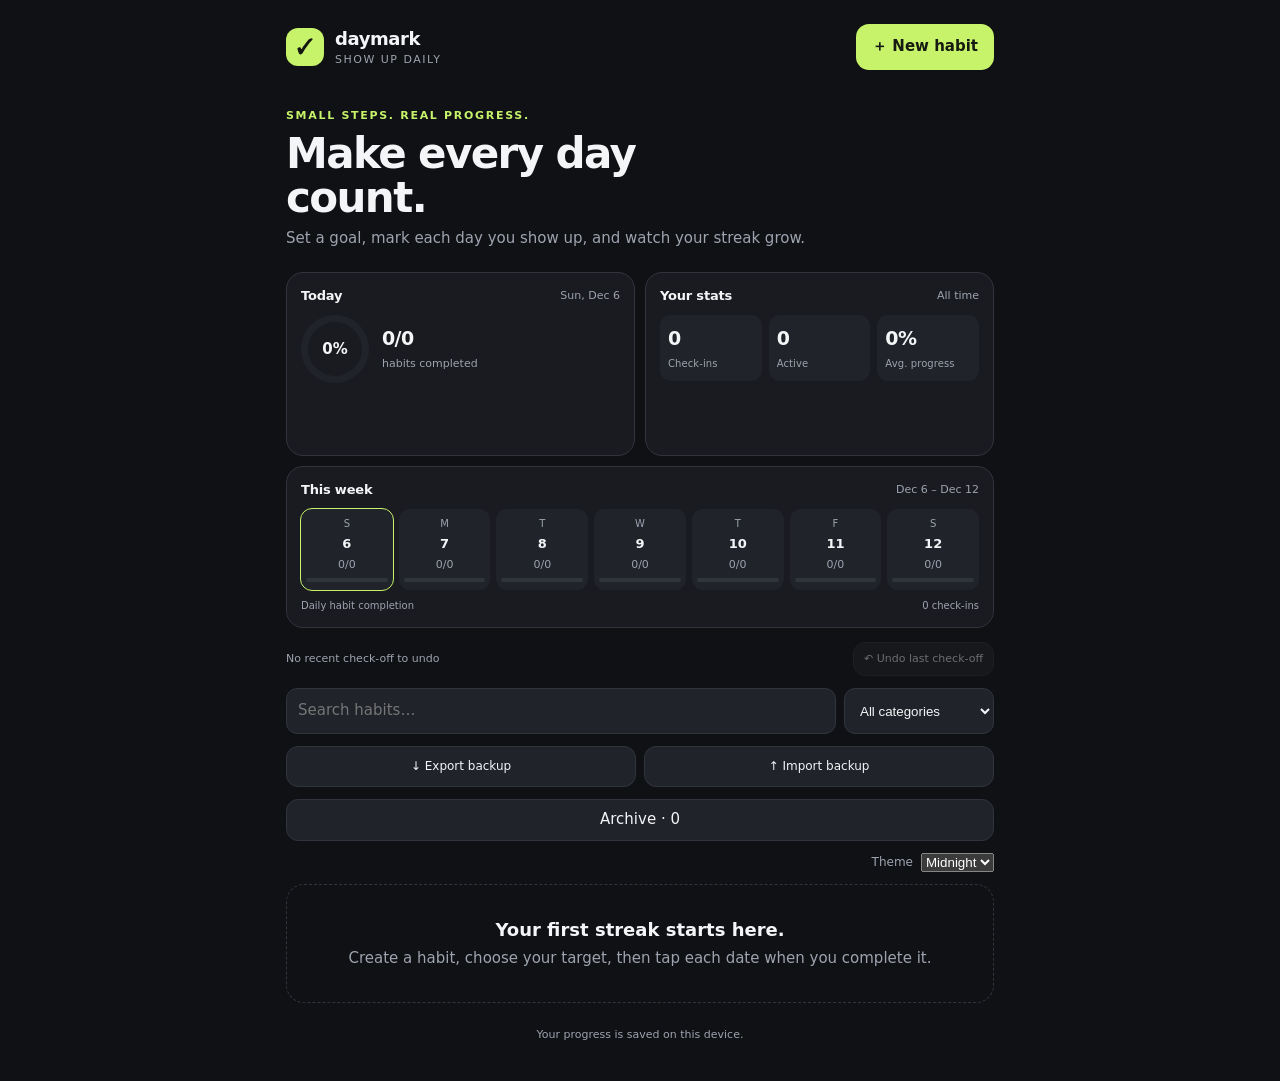
==== commit bec50555: "bug fix and logo update" ====
--- a/index.html
+++ b/index.html
@@ -14,7 +14,7 @@
 :root[data-theme="light"]{color-scheme:light;--bg:#f4f5ef;--panel:#fff;--panel2:#eff1e9;--line:#dfe2d7;--muted:#747b6c;--text:#20231b;--accent:#668b29;--cell:#e6e9dd;--track:#d5d9ca}:root[data-theme="violet"]{--accent:#c3a5ff}:root[data-theme="ocean"]{--accent:#79d8df}
 *{box-sizing:border-box}[hidden]{display:none!important}body{margin:0;background:var(--bg);color:var(--text);font:15px/1.45 system-ui,-apple-system,Segoe UI,Roboto,sans-serif}
 button,input{font:inherit}button{cursor:pointer}.app{max-width:760px;margin:auto;padding:env(safe-area-inset-top) max(18px,env(safe-area-inset-left)) calc(28px + env(safe-area-inset-bottom)) max(18px,env(safe-area-inset-right))}
-header{display:flex;align-items:center;justify-content:space-between;padding:24px 0 18px} .brand{display:flex;gap:11px;align-items:center}.mark{width:38px;height:38px;border-radius:12px;background:var(--accent);color:#151711;display:grid;place-items:center;font-weight:900;font-size:20px}.brand strong{font-size:18px;letter-spacing:-.4px}.brand small{display:block;color:var(--muted);font-size:11px;letter-spacing:1.5px;text-transform:uppercase}
+header{display:flex;align-items:center;justify-content:space-between;padding:24px 0 18px} .brand{display:flex;gap:11px;align-items:center}.mark{width:38px;height:38px;border-radius:12px;background:var(--accent);color:#151711;display:grid;place-items:center}.tick{width:100%;height:100%;fill:currentColor;display:block}.brand strong{font-size:18px;letter-spacing:-.4px}.brand small{display:block;color:var(--muted);font-size:11px;letter-spacing:1.5px;text-transform:uppercase}
 button.primary{background:var(--accent);color:#161a10;border:0;border-radius:13px;padding:12px 16px;font-weight:750}button.ghost{background:var(--panel2);color:var(--text);border:1px solid var(--line);border-radius:12px;padding:9px 12px}
 .intro{padding:20px 0 22px}.eyebrow{color:var(--accent);font-size:11px;font-weight:800;letter-spacing:1.7px;text-transform:uppercase}.intro h1{font-size:clamp(28px,6vw,42px);line-height:1.05;letter-spacing:-1.6px;margin:8px 0}.intro p{color:var(--muted);margin:8px 0 0}
 .tasklist{display:grid;gap:14px}.empty{border:1px dashed var(--line);border-radius:18px;padding:32px 22px;text-align:center;color:var(--muted)}.empty b{display:block;color:var(--text);font-size:18px;margin-bottom:5px}
@@ -29,7 +29,7 @@
 
 #splash{position:fixed;inset:0;z-index:9999;background:#101114;display:grid;place-items:center;opacity:1;visibility:visible;transition:opacity .35s ease,visibility .35s ease}
 #splash.hide{opacity:0;visibility:hidden;pointer-events:none}
-.splash-logo{width:88px;height:88px;border-radius:25px;background:#c6f36a;color:#161a10;display:grid;place-items:center;font-size:54px;font-weight:900;line-height:1;box-shadow:0 12px 45px #0005}
+.splash-logo{width:88px;height:88px;border-radius:28px;background:#c6f36a;color:#151711;display:grid;place-items:center;box-shadow:0 12px 45px #0005}
 @media(prefers-reduced-motion:reduce){#splash{transition:none}}
 
 .dashboard{display:grid;grid-template-columns:repeat(2,minmax(0,1fr));gap:10px;margin:0 0 14px;align-items:stretch}
@@ -118,9 +118,9 @@
 </style>
 </head>
 <body>
-<div id="splash" aria-label="Daymark"><div class="splash-logo">✓</div></div>
+<div id="splash" aria-label="Daymark"><div class="splash-logo"><svg class="tick" viewBox="0 0 100 100" aria-hidden="true"><path d="M35.39 68.47 L36.31 69.03 L37.50 69.47 L38.20 69.59 L39.04 69.54 L40.17 69.17 L41.01 68.73 L41.85 68.08 L42.91 66.99 L44.66 64.54 L49.67 56.04 L56.92 45.93 L62.66 38.48 L67.70 32.94 L69.24 31.04 L69.76 29.99 L69.89 29.00 L69.73 28.34 L69.17 27.53 L68.82 27.32 L68.12 27.25 L65.66 27.91 L63.55 28.10 L62.71 28.30 L61.99 28.65 L61.24 29.20 L58.48 31.60 L56.90 33.29 L53.79 37.24 L50.21 41.99 L46.75 46.98 L45.08 48.62 L42.70 53.51 L41.92 54.73 L41.22 55.39 L40.59 55.53 L40.03 55.22 L39.61 54.42 L39.12 52.91 L38.62 52.01 L37.90 51.19 L36.94 50.66 L35.96 50.56 L34.48 50.86 L31.32 52.33 L30.69 52.81 L30.31 53.51 L30.24 54.49 L30.97 58.29 L31.39 59.90 L32.49 62.99 L33.71 65.87 L34.62 67.53Z"/></svg></div></div>
 <div class="app">
-<header><div class="brand"><div class="mark">✓</div><div><strong>daymark</strong><small>show up daily</small></div></div><button class="primary" id="addBtn">＋ New habit</button></header>
+<header><div class="brand"><div class="mark"><svg class="tick" viewBox="0 0 100 100" aria-hidden="true"><path d="M35.39 68.47 L36.31 69.03 L37.50 69.47 L38.20 69.59 L39.04 69.54 L40.17 69.17 L41.01 68.73 L41.85 68.08 L42.91 66.99 L44.66 64.54 L49.67 56.04 L56.92 45.93 L62.66 38.48 L67.70 32.94 L69.24 31.04 L69.76 29.99 L69.89 29.00 L69.73 28.34 L69.17 27.53 L68.82 27.32 L68.12 27.25 L65.66 27.91 L63.55 28.10 L62.71 28.30 L61.99 28.65 L61.24 29.20 L58.48 31.60 L56.90 33.29 L53.79 37.24 L50.21 41.99 L46.75 46.98 L45.08 48.62 L42.70 53.51 L41.92 54.73 L41.22 55.39 L40.59 55.53 L40.03 55.22 L39.61 54.42 L39.12 52.91 L38.62 52.01 L37.90 51.19 L36.94 50.66 L35.96 50.56 L34.48 50.86 L31.32 52.33 L30.69 52.81 L30.31 53.51 L30.24 54.49 L30.97 58.29 L31.39 59.90 L32.49 62.99 L33.71 65.87 L34.62 67.53Z"/></svg></div><div><strong>daymark</strong><small>show up daily</small></div></div><button class="primary" id="addBtn">＋ New habit</button></header>
 <section class="intro"><div class="eyebrow">Small steps. Real progress.</div><h1>Make every day<br>count.</h1><p>Set a goal, mark each day you show up, and watch your streak grow.</p></section>
 <section class="dashboard" id="dashboard">
   <div class="dashcard">
@@ -185,6 +185,7 @@
  if(t.notes&&typeof t.notes==='object')for(const k of Object.keys(t.notes))if(validDate(k)&&typeof t.notes[k]==='string')out.notes[k]=t.notes[k].slice(0,500);
  ['paused','archived','pinned'].forEach(k=>{if(t[k])out[k]=true});
  if(out.paused&&validDate(t.pausedAt))out.pausedAt=t.pausedAt;
+ out.pauses=(Array.isArray(t.pauses)?t.pauses:[]).filter(r=>r&&validDate(r.from)&&validDate(r.to)&&r.from<=r.to).map(r=>({from:r.from,to:r.to}));
  if(Number.isFinite(t.order))out.order=t.order;
  if(start){const end=addDays(start,days-1),inH=new Set(out.history.flatMap(h=>h.done));out.done=out.done.filter(d=>(d>=start&&d<=end)||!inH.has(d))}
  return out;
@@ -206,9 +207,11 @@
 function esc(s){return s.replace(/[&<>"']/g,c=>({'&':'&amp;','<':'&lt;','>':'&gt;','"':'&quot;',"'":'&#39;'}[c]))}
 function inWin(t,d){return !!t.start&&Number(t.days)>0&&d>=t.start&&d<=addDays(t.start,Number(t.days)-1)}
 function completedSet(t){return new Set([...(t.done||[]),...(t.history||[]).flatMap(h=>h.done||[])])}
-function canContinue(t,d){return inWin(t,d)&&!(t.done||[]).includes(d)&&completedSet(t).has(addDays(d,-1))}
-function streak(t){if(!inWin(t,t.start))return 0;const end=addDays(t.start,Number(t.days)-1),done=new Set(t.done||[]);let c=todayISO();if(c>end)c=end;else if(!done.has(c))c=addDays(c,-1);let n=0;while(c>=t.start&&done.has(c)){n++;c=addDays(c,-1)}return n}
-function longest(t){let best=0;const groups=[...(t.history||[]),{start:t.start,days:t.days,done:t.done||[]}];for(const g of groups){if(!g.start||!Number(g.days))continue;let run=0,prev='';for(const d of [...new Set(g.done||[])].filter(x=>x>=g.start&&x<=addDays(g.start,g.days-1)).sort()){run=prev&&addDays(prev,1)===d?run+1:1;best=Math.max(best,run);prev=d}}return best}
+function isPaused(t,d){return (t.pauses||[]).some(r=>d>=r.from&&d<=r.to)||!!(t.paused&&t.pausedAt&&d>=t.pausedAt)}
+function prevActive(t,d){let p=addDays(d,-1),n=0;while(isPaused(t,p)&&n++<3700)p=addDays(p,-1);return p}
+function canContinue(t,d){return inWin(t,d)&&!(t.done||[]).includes(d)&&completedSet(t).has(prevActive(t,d))}
+function streak(t){if(!inWin(t,t.start))return 0;const end=addDays(t.start,Number(t.days)-1),done=new Set(t.done||[]);let c=todayISO();if(c>end)c=end;else if(!done.has(c))c=prevActive(t,c);let n=0;while(c>=t.start&&done.has(c)){n++;c=prevActive(t,c)}return n}
+function longest(t){let best=0;const groups=[...(t.history||[]),{start:t.start,days:t.days,done:t.done||[]}];for(const g of groups){if(!g.start||!Number(g.days))continue;let run=0,prev='';for(const d of [...new Set(g.done||[])].filter(x=>x>=g.start&&x<=addDays(g.start,g.days-1)).sort()){run=prev&&prevActive(t,d)===prev?run+1:1;best=Math.max(best,run);prev=d}}return best}
 function heatmap(t){const y=new Date().getFullYear(),all=[...new Set([...(t.history||[]).flatMap(h=>h.done||[]),...(t.done||[])])];let cells='';for(let i=0;i<365+(new Date(y,1,29).getMonth()===1?1:0);i++){const d=iso(new Date(y,0,i+1));cells+=`<div class="heatcell ${all.includes(d)?'active':''}" title="${d}"></div>`}return `<div class="heatwrap"><div class="heatlabel"><b>${y} consistency heatmap</b> · ${all.filter(d=>d.startsWith(String(y))).length} completed days</div><div class="heat">${cells}</div></div>`}
 function orderedTasks(){return tasks.filter(t=>!t.archived).sort((a,b)=>(Number(!!b.pinned)-Number(!!a.pinned))||((a.order??tasks.indexOf(a))-(b.order??tasks.indexOf(b))))}
 
@@ -224,11 +227,14 @@
  for(const change of undoAction.changes){
   const t=tasks.find(x=>x.id===change.taskId);if(!t)continue;
   t.done=t.done||[];
-  const exists=t.done.includes(change.date);
-  if(change.wasDone&&!exists){t.done.push(change.date);restored++}
-  else if(!change.wasDone&&exists){t.done=t.done.filter(d=>d!==change.date);restored++}
+  const exists=completedSet(t).has(change.date);
+  if(change.wasDone&&!exists){
+   const h=(t.history||[]).find(h=>h.start&&Number(h.days)>0&&change.date>=h.start&&change.date<=addDays(h.start,Number(h.days)-1));
+   if(h&&!inWin(t,change.date)){h.done=h.done||[];h.done.push(change.date)}else t.done.push(change.date);
+   restored++}
+  else if(!change.wasDone&&exists){t.done=t.done.filter(d=>d!==change.date);(t.history||[]).forEach(h=>{h.done=(h.done||[]).filter(d=>d!==change.date)});restored++}
  }
- undoAction=null;persistUndo();render();
+ undoAction=null;persistUndo();save();
  if(restored)toast(`Undid ${restored} check-off${restored===1?'':'s'}.`);
 }
 function renderDashboard(){
@@ -253,8 +259,8 @@
  const labels=['S','M','T','W','T','F','S'];
  for(let i=0;i<7;i++){
   const d=new Date(monday);d.setDate(monday.getDate()+i);const key=iso(d);
-  const due=tasks.filter(t=>!t.archived&&!t.paused&&inWin(t,key));
-  const done=due.filter(t=>(t.done||[]).includes(key)).length;
+  const due=tasks.filter(t=>!t.archived&&((inWin(t,key)&&!isPaused(t,key))||completedSet(t).has(key)));
+  const done=due.filter(t=>completedSet(t).has(key)).length;
   total+=done;const ratio=due.length?Math.round(done/due.length*100):0;
   strip+=`<div class="weekday ${key===today?'today':''}" title="${key}: ${done}/${due.length} habits"><div class="wd">${labels[i]}</div><div class="wdnum">${d.getDate()}</div><div class="dashmuted">${done}/${due.length}</div><div class="wdbar"><i style="width:${ratio}%"></i></div></div>`;
  }
@@ -398,7 +404,7 @@
   const history=t.history=Array.isArray(t.history)?t.history:[];
   const completed=new Set([...(t.done||[]),...history.flatMap(h=>Array.isArray(h.done)?h.done:[])]);
   const wasCompleted=completed.has(d);
-  const previousCompleted=completed.has(addDays(d,-1));
+  const previousCompleted=completed.has(prevActive(t,d));
   const nextCompleted=completed.has(addDays(d,1));
   const removeCompletion=()=>{
     t.done=(t.done||[]).filter(x=>x!==d);
@@ -444,7 +450,7 @@
 $('#exitFocus').onclick=()=>{focusTaskId=null;render()};
 $('#taskList').addEventListener('click',e=>{
  const b=e.target.closest('button');if(!b)return;
- if(b.dataset.pause){const t=tasks.find(x=>x.id===b.dataset.pause);if(!t.paused){t.paused=true;t.pausedAt=todayISO()}else{const from=dateObj(t.pausedAt||todayISO()),to=dateObj(todayISO()),gap=Math.max(0,Math.round((to-from)/86400000));t.days+=gap;t.paused=false;delete t.pausedAt}save();return}
+ if(b.dataset.pause){const t=tasks.find(x=>x.id===b.dataset.pause);if(!t.paused){t.paused=true;t.pausedAt=todayISO()}else{const from=dateObj(t.pausedAt||todayISO()),to=dateObj(todayISO()),gap=Math.max(0,Math.round((to-from)/86400000));t.days+=gap;const pf=t.pausedAt||todayISO(),pt=addDays(todayISO(),-1);if(pf<=pt){t.pauses=Array.isArray(t.pauses)?t.pauses:[];t.pauses.push({from:pf,to:pt})}t.paused=false;delete t.pausedAt}save();return}
  if(b.dataset.archive){const t=tasks.find(x=>x.id===b.dataset.archive);t.archived=true;t.pinned=false;archiveOpen=true;save();return}
  if(b.dataset.restore){const t=tasks.find(x=>x.id===b.dataset.restore);t.archived=false;archiveOpen=true;save();return}
  if(b.dataset.focus){focusTaskId=b.dataset.focus;render();window.scrollTo({top:0,behavior:'smooth'});return}
